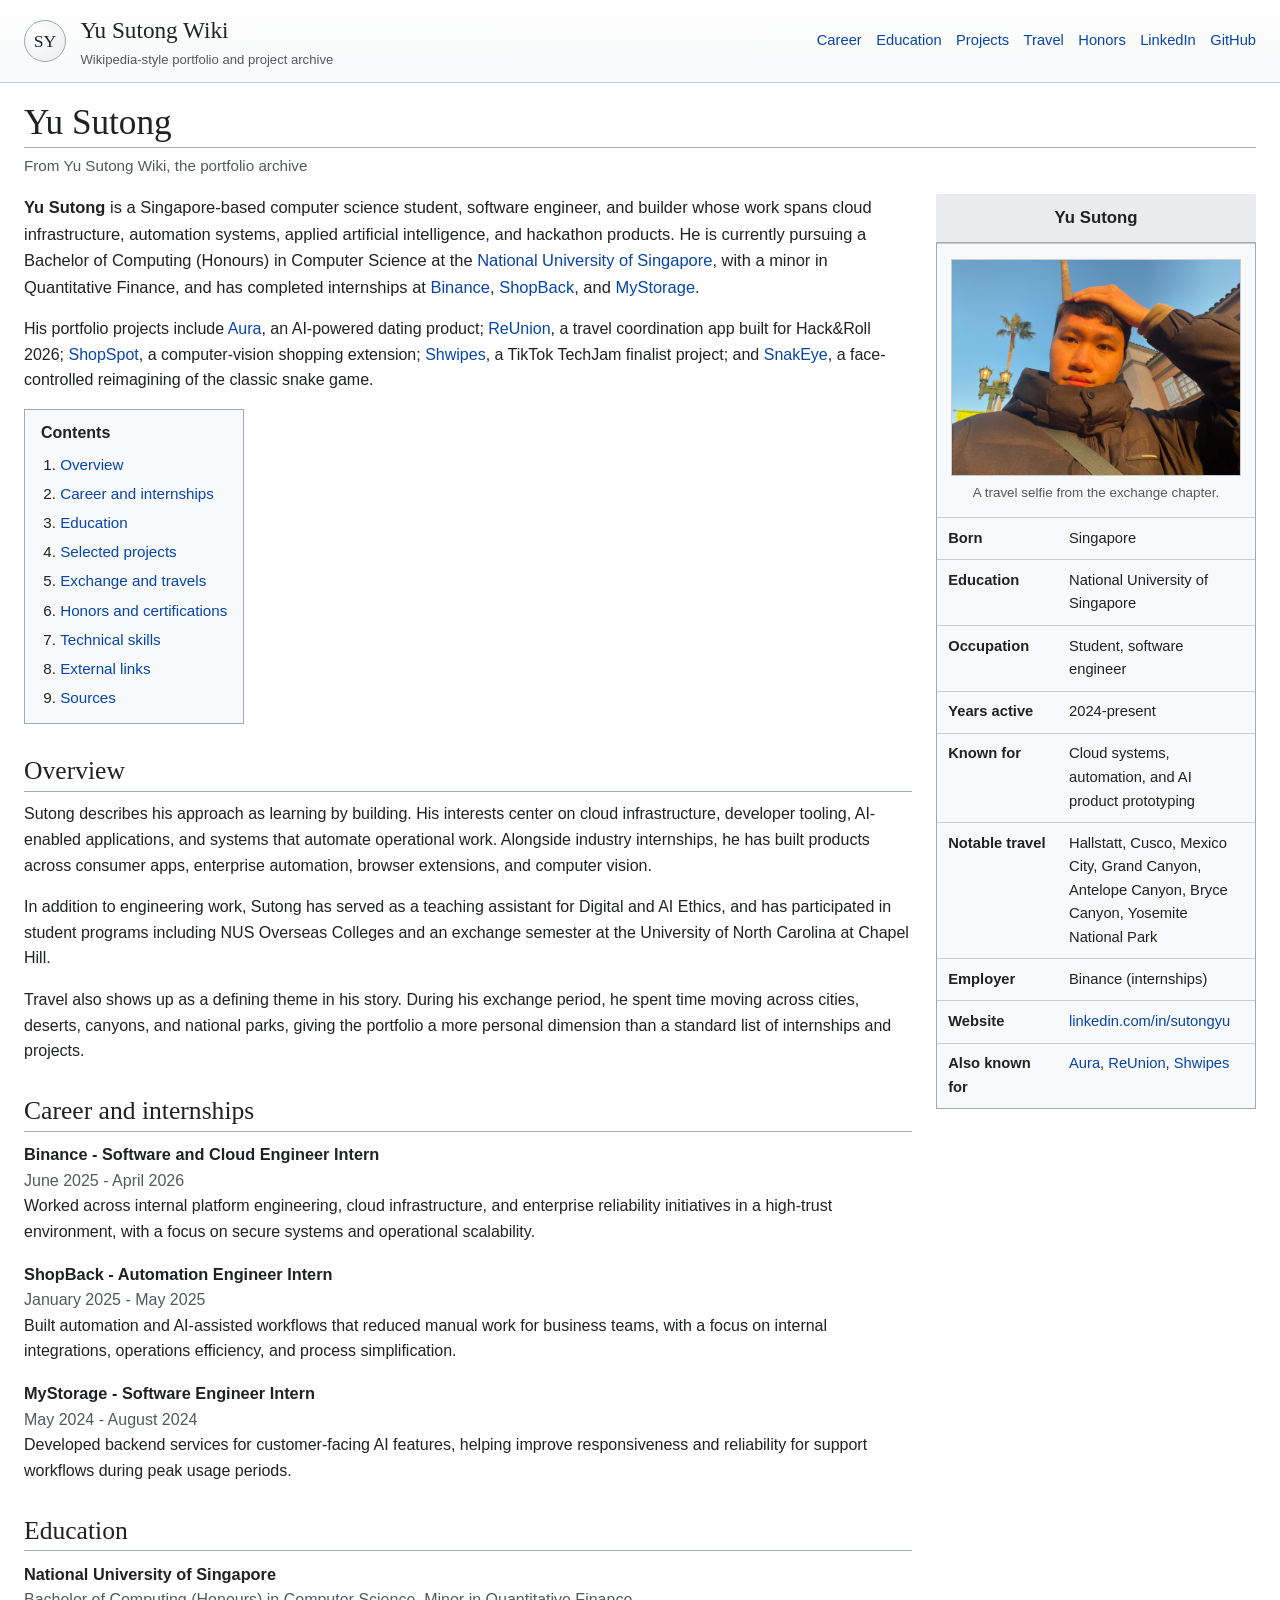
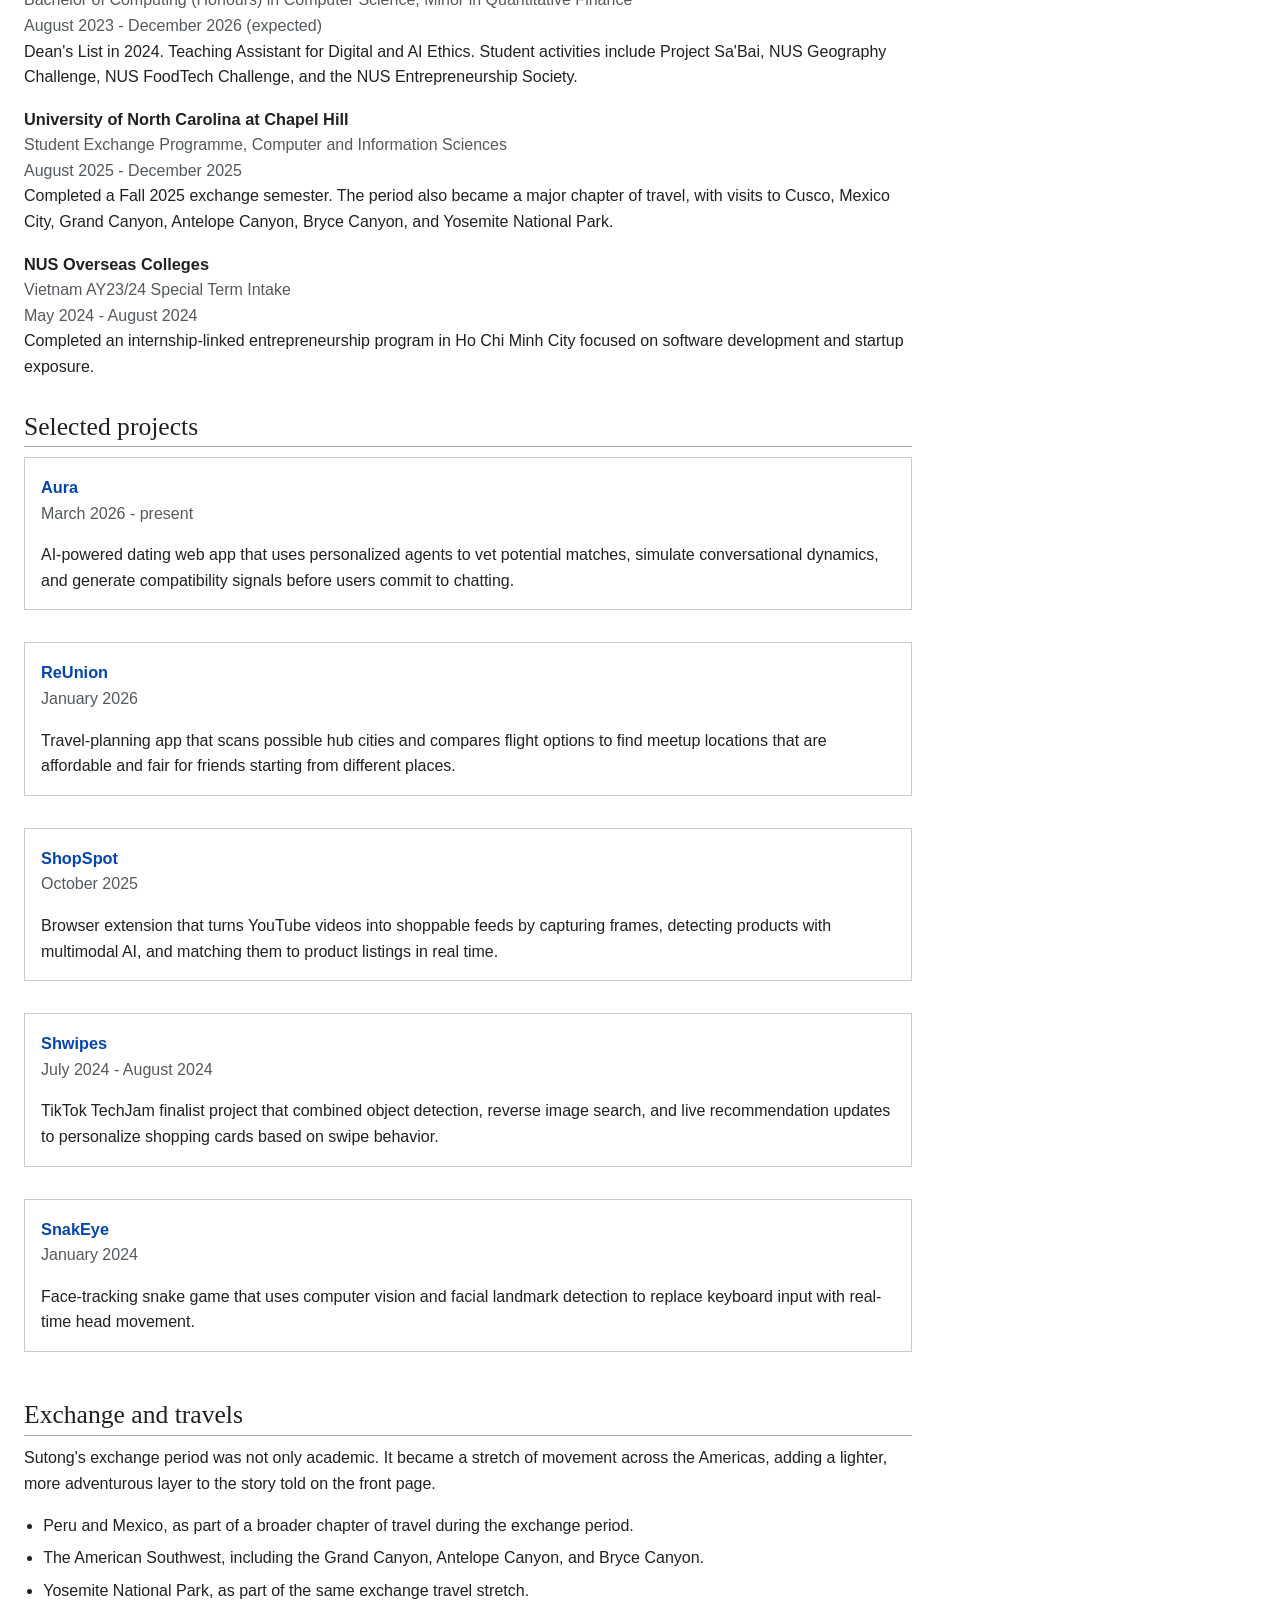
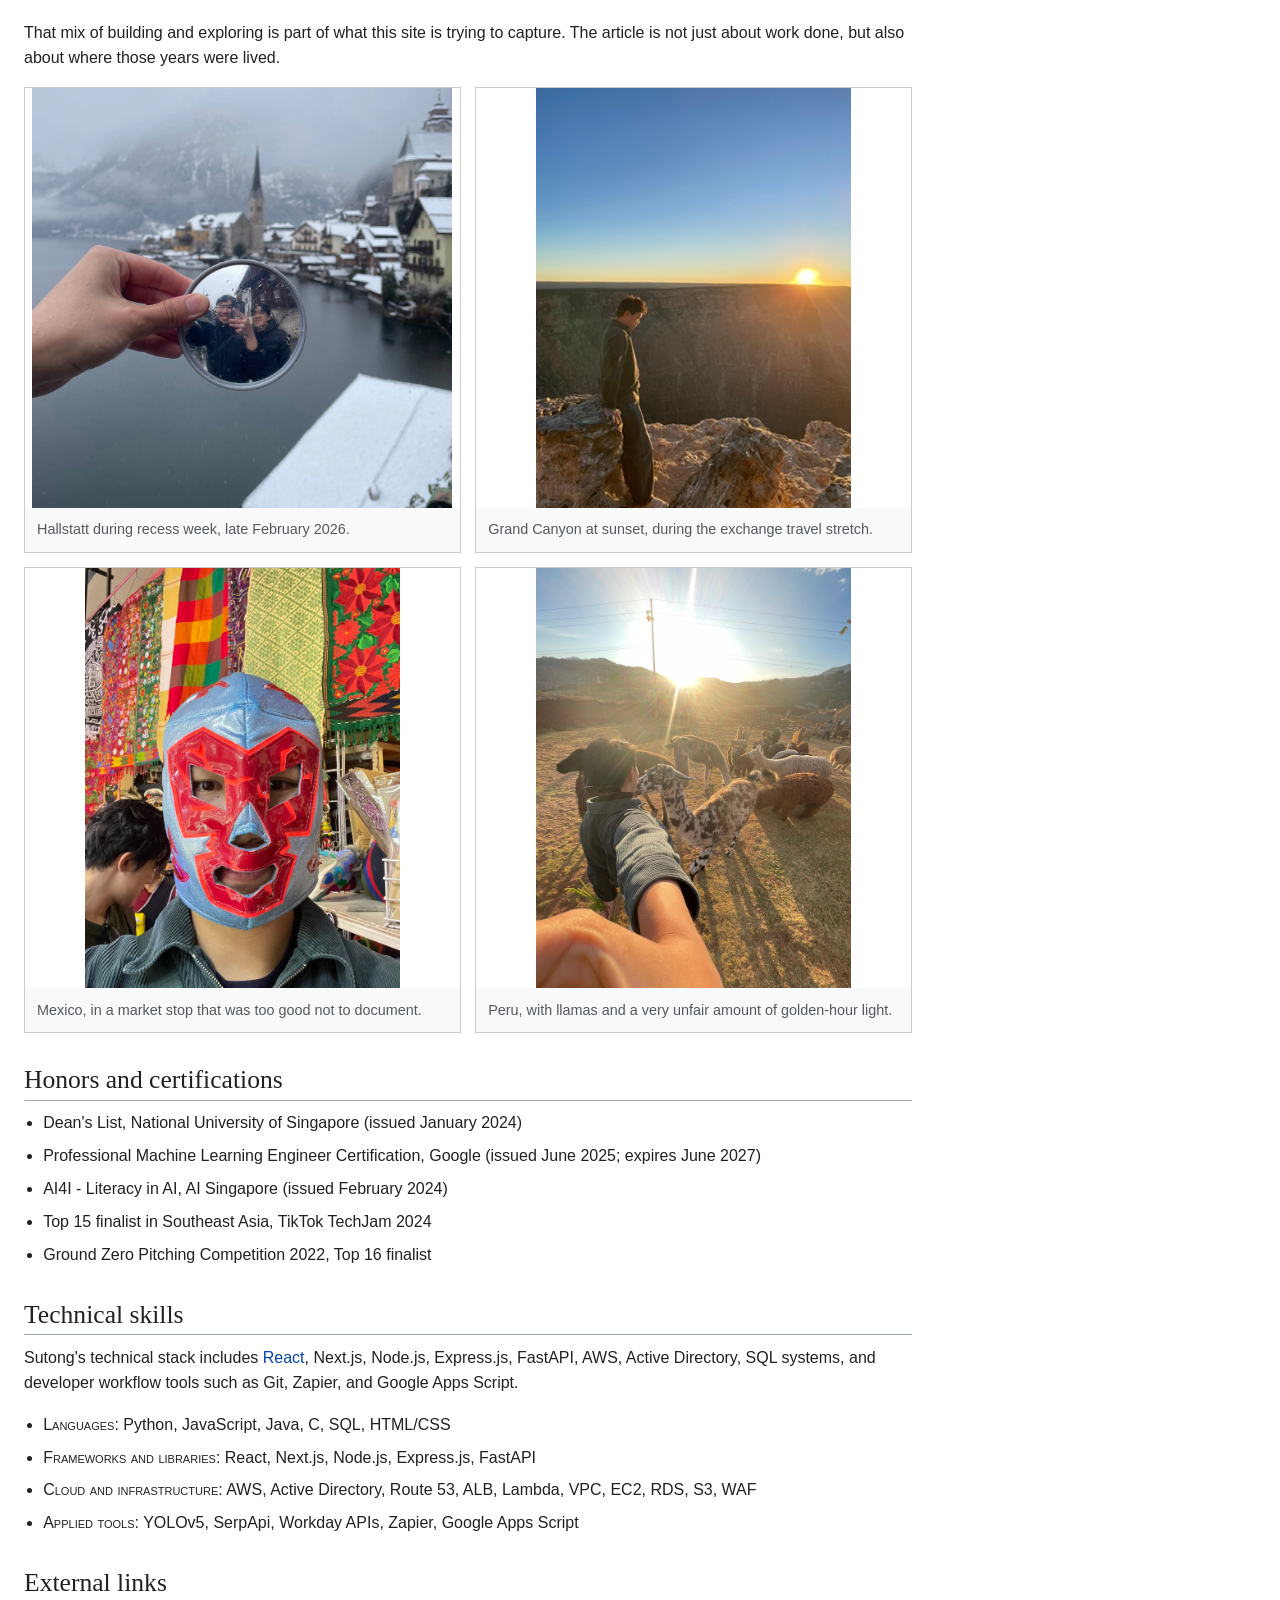
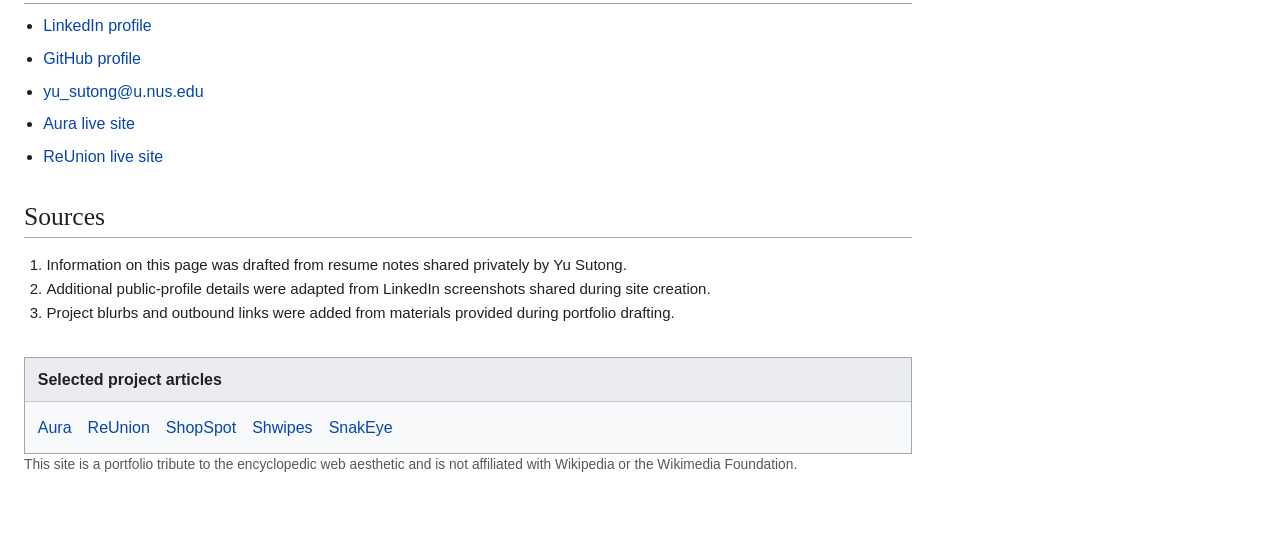
==== index.html @ 31ca0890 "Initial portfolio site" ====
<!DOCTYPE html>
<html lang="en">
  <head>
    <meta charset="UTF-8" />
    <meta name="viewport" content="width=device-width, initial-scale=1.0" />
    <title>Yu Sutong Wiki</title>
    <meta
      name="description"
      content="A Wikipedia-style portfolio for Yu Sutong covering education, experience, projects, honors, and links."
    />
    <link rel="stylesheet" href="./styles.css" />
  </head>
  <body>
    <header class="site-chrome">
      <div class="site-chrome-inner">
        <div class="wordmark">
          <div class="wordmark-emblem">SY</div>
          <div class="wordmark-copy">
            <strong>Yu Sutong Wiki</strong>
            <span>Wikipedia-style portfolio and project archive</span>
          </div>
        </div>
        <nav class="chrome-links" aria-label="Primary">
          <a href="#career">Career</a>
          <a href="#education">Education</a>
          <a href="#projects">Projects</a>
          <a href="#travel">Travel</a>
          <a href="#honors">Honors</a>
          <a href="https://www.linkedin.com/in/sutongyu" target="_blank" rel="noreferrer">LinkedIn</a>
          <a href="https://github.com/yu-sutong" target="_blank" rel="noreferrer">GitHub</a>
        </nav>
      </div>
    </header>

    <main class="page-shell">
      <article class="page">
        <h1 class="article-title">Yu Sutong</h1>
        <p class="article-subtitle">
          From Yu Sutong Wiki, the portfolio archive
        </p>

        <div class="article-layout">
          <section class="article-main">
            <p class="lead">
              <strong>Yu Sutong</strong> is a Singapore-based computer science student,
              software engineer, and builder whose work spans cloud infrastructure,
              automation systems, applied artificial intelligence, and hackathon
              products. He is currently pursuing a Bachelor of Computing (Honours)
              in Computer Science at the
              <a href="#education">National University of Singapore</a>, with a minor in
              Quantitative Finance, and has completed internships at
              <a href="#career">Binance</a>, <a href="#career">ShopBack</a>, and
              <a href="#career">MyStorage</a>.
            </p>

            <p>
              His portfolio projects include <a href="./aura.html">Aura</a>, an AI-powered
              dating product; <a href="./reunion.html">ReUnion</a>, a travel coordination
              app built for Hack&amp;Roll 2026; <a href="./shopspot.html">ShopSpot</a>, a
              computer-vision shopping extension; <a href="./shwipes.html">Shwipes</a>, a
              TikTok TechJam finalist project; and <a href="./snakeye.html">SnakEye</a>, a
              face-controlled reimagining of the classic snake game.
            </p>

            <nav class="toc" aria-labelledby="toc-title">
              <h2 id="toc-title">Contents</h2>
              <ol>
                <li><a href="#overview">Overview</a></li>
                <li><a href="#career">Career and internships</a></li>
                <li><a href="#education">Education</a></li>
                <li><a href="#projects">Selected projects</a></li>
                <li><a href="#travel">Exchange and travels</a></li>
                <li><a href="#honors">Honors and certifications</a></li>
                <li><a href="#skills">Technical skills</a></li>
                <li><a href="#links">External links</a></li>
                <li><a href="#sources">Sources</a></li>
              </ol>
            </nav>

            <h2 id="overview">Overview</h2>
            <p>
              Sutong describes his approach as learning by building. His interests center on
              cloud infrastructure, developer tooling, AI-enabled applications, and
              systems that automate operational work. Alongside industry internships, he
              has built products across consumer apps, enterprise automation, browser
              extensions, and computer vision.
            </p>
            <p>
              In addition to engineering work, Sutong has served as a teaching assistant for
              Digital and AI Ethics, and has participated in student programs including
              NUS Overseas Colleges and an exchange semester at the University of North
              Carolina at Chapel Hill.
            </p>
            <p>
              Travel also shows up as a defining theme in his story. During his exchange
              period, he spent time moving across cities, deserts, canyons, and national
              parks, giving the portfolio a more personal dimension than a standard list
              of internships and projects.
            </p>

            <h2 id="career">Career and internships</h2>
            <div class="timeline-item">
              <strong>Binance - Software and Cloud Engineer Intern</strong><br />
              <span class="meta">June 2025 - April 2026</span>
              <p>
                Worked across internal platform engineering, cloud infrastructure, and
                enterprise reliability initiatives in a high-trust environment, with a
                focus on secure systems and operational scalability.
              </p>
            </div>
            <div class="timeline-item">
              <strong>ShopBack - Automation Engineer Intern</strong><br />
              <span class="meta">January 2025 - May 2025</span>
              <p>
                Built automation and AI-assisted workflows that reduced manual work for
                business teams, with a focus on internal integrations, operations
                efficiency, and process simplification.
              </p>
            </div>
            <div class="timeline-item">
              <strong>MyStorage - Software Engineer Intern</strong><br />
              <span class="meta">May 2024 - August 2024</span>
              <p>
                Developed backend services for customer-facing AI features, helping
                improve responsiveness and reliability for support workflows during
                peak usage periods.
              </p>
            </div>

            <h2 id="education">Education</h2>
            <div class="timeline-item">
              <strong>National University of Singapore</strong><br />
              <span class="meta">Bachelor of Computing (Honours) in Computer Science, Minor in Quantitative Finance</span><br />
              <span class="meta">August 2023 - December 2026 (expected)</span>
              <p>
                Dean's List in 2024. Teaching Assistant for Digital and AI Ethics.
                Student activities include Project Sa'Bai, NUS Geography Challenge,
                NUS FoodTech Challenge, and the NUS Entrepreneurship Society.
              </p>
            </div>
            <div class="timeline-item">
              <strong>University of North Carolina at Chapel Hill</strong><br />
              <span class="meta">Student Exchange Programme, Computer and Information Sciences</span><br />
              <span class="meta">August 2025 - December 2025</span>
              <p>
                Completed a Fall 2025 exchange semester. The period also became a major
                chapter of travel, with visits to Cusco, Mexico City, Grand Canyon,
                Antelope Canyon, Bryce Canyon, and Yosemite National Park.
              </p>
            </div>
            <div class="timeline-item">
              <strong>NUS Overseas Colleges</strong><br />
              <span class="meta">Vietnam AY23/24 Special Term Intake</span><br />
              <span class="meta">May 2024 - August 2024</span>
              <p>
                Completed an internship-linked entrepreneurship program in Ho Chi Minh
                City focused on software development and startup exposure.
              </p>
            </div>

            <h2 id="projects">Selected projects</h2>
            <div class="project-grid">
              <div class="project-card">
                <strong><a href="./aura.html">Aura</a></strong>
                <p class="meta">March 2026 - present</p>
                <p>
                  AI-powered dating web app that uses personalized agents to vet
                  potential matches, simulate conversational dynamics, and generate
                  compatibility signals before users commit to chatting.
                </p>
              </div>
              <div class="project-card">
                <strong><a href="./reunion.html">ReUnion</a></strong>
                <p class="meta">January 2026</p>
                <p>
                  Travel-planning app that scans possible hub cities and compares flight
                  options to find meetup locations that are affordable and fair for
                  friends starting from different places.
                </p>
              </div>
              <div class="project-card">
                <strong><a href="./shopspot.html">ShopSpot</a></strong>
                <p class="meta">October 2025</p>
                <p>
                  Browser extension that turns YouTube videos into shoppable feeds by
                  capturing frames, detecting products with multimodal AI, and matching
                  them to product listings in real time.
                </p>
              </div>
              <div class="project-card">
                <strong><a href="./shwipes.html">Shwipes</a></strong>
                <p class="meta">July 2024 - August 2024</p>
                <p>
                  TikTok TechJam finalist project that combined object detection, reverse
                  image search, and live recommendation updates to personalize shopping
                  cards based on swipe behavior.
                </p>
              </div>
              <div class="project-card">
                <strong><a href="./snakeye.html">SnakEye</a></strong>
                <p class="meta">January 2024</p>
                <p>
                  Face-tracking snake game that uses computer vision and facial landmark
                  detection to replace keyboard input with real-time head movement.
                </p>
              </div>
            </div>

            <h2 id="travel">Exchange and travels</h2>
            <p>
              Sutong's exchange period was not only academic. It became a stretch of movement
              across the Americas, adding a lighter, more adventurous layer to the story
              told on the front page.
            </p>
            <ul class="section-list">
              <li>Peru and Mexico, as part of a broader chapter of travel during the exchange period.</li>
              <li>The American Southwest, including the Grand Canyon, Antelope Canyon, and Bryce Canyon.</li>
              <li>Yosemite National Park, as part of the same exchange travel stretch.</li>
            </ul>
            <p>
              That mix of building and exploring is part of what this site is trying to
              capture. The article is not just about work done, but also about where
              those years were lived.
            </p>
            <div class="travel-gallery">
              <figure class="travel-photo">
                <img src="./assets/images/profile-hallstatt.jpg" alt="Yu Sutong in Hallstatt during recess week in late February 2026." />
                <figcaption>Hallstatt during recess week, late February 2026.</figcaption>
              </figure>
              <figure class="travel-photo">
                <img src="./assets/images/grand-canyon.jpeg" alt="Yu Sutong at the Grand Canyon during sunset." />
                <figcaption>Grand Canyon at sunset, during the exchange travel stretch.</figcaption>
              </figure>
              <figure class="travel-photo">
                <img src="./assets/images/mexico-mask.jpeg" alt="Yu Sutong in Mexico wearing a colorful wrestling mask." />
                <figcaption>Mexico, in a market stop that was too good not to document.</figcaption>
              </figure>
              <figure class="travel-photo">
                <img src="./assets/images/peru-llama.jpeg" alt="Yu Sutong in Peru with llamas at golden hour." />
                <figcaption>Peru, with llamas and a very unfair amount of golden-hour light.</figcaption>
              </figure>
            </div>

            <h2 id="honors">Honors and certifications</h2>
            <ul class="section-list">
              <li>Dean's List, National University of Singapore (issued January 2024)</li>
              <li>Professional Machine Learning Engineer Certification, Google (issued June 2025; expires June 2027)</li>
              <li>AI4I - Literacy in AI, AI Singapore (issued February 2024)</li>
              <li>Top 15 finalist in Southeast Asia, TikTok TechJam 2024</li>
              <li>Ground Zero Pitching Competition 2022, Top 16 finalist</li>
            </ul>

            <h2 id="skills">Technical skills</h2>
            <p>
              Sutong's technical stack includes <a href="./aura.html">React</a>, Next.js,
              Node.js, Express.js, FastAPI, AWS, Active Directory, SQL systems, and
              developer workflow tools such as Git, Zapier, and Google Apps Script.
            </p>
            <ul class="plain-list">
              <li><span class="smallcaps">Languages</span>: Python, JavaScript, Java, C, SQL, HTML/CSS</li>
              <li><span class="smallcaps">Frameworks and libraries</span>: React, Next.js, Node.js, Express.js, FastAPI</li>
              <li><span class="smallcaps">Cloud and infrastructure</span>: AWS, Active Directory, Route 53, ALB, Lambda, VPC, EC2, RDS, S3, WAF</li>
              <li><span class="smallcaps">Applied tools</span>: YOLOv5, SerpApi, Workday APIs, Zapier, Google Apps Script</li>
            </ul>

            <h2 id="links">External links</h2>
            <ul class="plain-list">
              <li><a href="https://www.linkedin.com/in/sutongyu" target="_blank" rel="noreferrer">LinkedIn profile</a></li>
              <li><a href="https://github.com/yu-sutong" target="_blank" rel="noreferrer">GitHub profile</a></li>
              <li><a href="mailto:yu_sutong@u.nus.edu">yu_sutong@u.nus.edu</a></li>
              <li><a href="https://aura-dating.vercel.app/" target="_blank" rel="noreferrer">Aura live site</a></li>
              <li><a href="https://friendsreunion.lovable.app/" target="_blank" rel="noreferrer">ReUnion live site</a></li>
            </ul>

            <h2 id="sources">Sources</h2>
            <section class="references">
              <ol>
                <li>Information on this page was drafted from resume notes shared privately by Yu Sutong.</li>
                <li>Additional public-profile details were adapted from LinkedIn screenshots shared during site creation.</li>
                <li>Project blurbs and outbound links were added from materials provided during portfolio drafting.</li>
              </ol>
            </section>

            <div class="navbox" aria-label="Project navigation">
              <div class="navbox-title">Selected project articles</div>
              <div class="navbox-links">
                <a href="./aura.html">Aura</a>
                <a href="./reunion.html">ReUnion</a>
                <a href="./shopspot.html">ShopSpot</a>
                <a href="./shwipes.html">Shwipes</a>
                <a href="./snakeye.html">SnakEye</a>
              </div>
            </div>

            <p class="footer-note">
              This site is a portfolio tribute to the encyclopedic web aesthetic and is
              not affiliated with Wikipedia or the Wikimedia Foundation.
            </p>
          </section>

          <aside class="article-aside">
            <table class="infobox">
              <caption>Yu Sutong</caption>
              <tr>
                <td colspan="2" class="infobox-portrait">
                  <img class="infobox-image" src="./assets/images/IMG_0120.HEIC.png" alt="Yu Sutong in a selfie during his travels." />
                  <span class="infobox-image-caption">A travel selfie from the exchange chapter.</span>
                </td>
              </tr>
              <tr>
                <th>Born</th>
                <td>Singapore</td>
              </tr>
              <tr>
                <th>Education</th>
                <td>National University of Singapore</td>
              </tr>
              <tr>
                <th>Occupation</th>
                <td>Student, software engineer</td>
              </tr>
              <tr>
                <th>Years active</th>
                <td>2024-present</td>
              </tr>
              <tr>
                <th>Known for</th>
                <td>Cloud systems, automation, and AI product prototyping</td>
              </tr>
              <tr>
                <th>Notable travel</th>
                <td>Hallstatt, Cusco, Mexico City, Grand Canyon, Antelope Canyon, Bryce Canyon, Yosemite National Park</td>
              </tr>
              <tr>
                <th>Employer</th>
                <td>Binance (internships)</td>
              </tr>
              <tr>
                <th>Website</th>
                <td><a href="https://www.linkedin.com/in/sutongyu" target="_blank" rel="noreferrer">linkedin.com/in/sutongyu</a></td>
              </tr>
              <tr>
                <th>Also known for</th>
                <td>
                  <a href="./aura.html">Aura</a>,
                  <a href="./reunion.html">ReUnion</a>,
                  <a href="./shwipes.html">Shwipes</a>
                </td>
              </tr>
            </table>
          </aside>
        </div>
      </article>
    </main>
  </body>
</html>
---- styles.css ----
:root {
  --wiki-bg: #f8f9fa;
  --wiki-surface: #ffffff;
  --wiki-text: #202122;
  --wiki-muted: #54595d;
  --wiki-border: #a2a9b1;
  --wiki-heading: #000000;
  --wiki-link: #0645ad;
  --wiki-link-visited: #0b0080;
  --wiki-link-hover: #3366cc;
  --wiki-toc-bg: #f8f9fa;
  --wiki-infobox-bg: #f8f9fa;
}

* {
  box-sizing: border-box;
}

html {
  scroll-behavior: smooth;
}

body {
  margin: 0;
  background: var(--wiki-bg);
  color: var(--wiki-text);
  font-family: sans-serif;
  line-height: 1.6;
}

a {
  color: var(--wiki-link);
  text-decoration: none;
}

a:hover {
  color: var(--wiki-link-hover);
  text-decoration: underline;
}

a:visited {
  color: var(--wiki-link-visited);
}

.site-chrome {
  background: linear-gradient(#ffffff, #f8f9fa);
  border-bottom: 1px solid #c8ccd1;
  padding: 0.75rem 1.5rem;
}

.site-chrome-inner {
  max-width: 1400px;
  margin: 0 auto;
  display: flex;
  align-items: center;
  justify-content: space-between;
  gap: 1rem;
}

.wordmark {
  display: flex;
  align-items: center;
  gap: 0.9rem;
}

.wordmark-emblem {
  width: 42px;
  height: 42px;
  border: 1px solid var(--wiki-border);
  border-radius: 50%;
  display: grid;
  place-items: center;
  background: radial-gradient(circle at 30% 30%, #ffffff, #eaecf0);
  font-family: Georgia, "Times New Roman", serif;
  font-size: 1.1rem;
}

.wordmark-copy strong {
  display: block;
  font-family: Georgia, "Times New Roman", serif;
  font-size: 1.45rem;
  font-weight: 400;
}

.wordmark-copy span {
  display: block;
  color: var(--wiki-muted);
  font-size: 0.82rem;
}

.chrome-links {
  display: flex;
  flex-wrap: wrap;
  gap: 0.9rem;
  font-size: 0.92rem;
}

.page-shell {
  max-width: 1400px;
  margin: 0 auto;
  display: grid;
  grid-template-columns: minmax(0, 1fr);
}

.page {
  background: var(--wiki-surface);
  min-height: calc(100vh - 70px);
  padding: 1.25rem 1.5rem 3rem;
}

.article-title {
  margin: 0 0 0.4rem;
  padding-bottom: 0.2rem;
  border-bottom: 1px solid #a2a9b1;
  font-family: Georgia, "Times New Roman", serif;
  font-size: 2.2rem;
  line-height: 1.15;
  font-weight: 400;
}

.article-subtitle {
  margin: 0 0 1rem;
  color: var(--wiki-muted);
  font-size: 0.95rem;
}

.article-layout {
  display: grid;
  grid-template-columns: minmax(0, 1fr) 320px;
  gap: 1.5rem;
  align-items: start;
}

.article-main p {
  margin: 0 0 1rem;
}

.lead {
  font-size: 1.03rem;
}

.article-main h2 {
  margin: 1.9rem 0 0.6rem;
  padding-bottom: 0.2rem;
  border-bottom: 1px solid #a2a9b1;
  font-family: Georgia, "Times New Roman", serif;
  font-size: 1.6rem;
  line-height: 1.3;
  font-weight: 400;
}

.article-main h3 {
  margin: 1.2rem 0 0.4rem;
  font-size: 1.1rem;
  font-weight: 600;
}

.toc {
  width: fit-content;
  margin: 1rem 0 1.5rem;
  border: 1px solid #a2a9b1;
  background: var(--wiki-toc-bg);
  padding: 0.8rem 1rem;
  font-size: 0.95rem;
}

.toc h2 {
  margin: 0 0 0.6rem;
  padding: 0;
  border: 0;
  font-family: inherit;
  font-size: 1rem;
  font-weight: 700;
}

.toc ol {
  margin: 0;
  padding-left: 1.2rem;
}

.toc li + li {
  margin-top: 0.3rem;
}

.infobox {
  width: 100%;
  border: 1px solid #a2a9b1;
  border-spacing: 0;
  background: var(--wiki-infobox-bg);
  font-size: 0.92rem;
}

.infobox caption {
  padding: 0.65rem 0.8rem;
  background: #eaecf0;
  font-weight: 700;
  font-size: 1.05rem;
}

.infobox th,
.infobox td {
  border-top: 1px solid #c8ccd1;
  padding: 0.55rem 0.7rem;
  vertical-align: top;
}

.infobox th {
  width: 38%;
  text-align: left;
  font-weight: 700;
}

.infobox-portrait {
  padding: 0.9rem !important;
  text-align: center;
}

.portrait-card {
  border: 1px solid #c8ccd1;
  background: linear-gradient(180deg, #d8e4f7, #f8f9fa 60%);
  min-height: 180px;
  display: grid;
  place-items: center;
  color: var(--wiki-muted);
  font-size: 0.9rem;
}

.infobox-image {
  display: block;
  width: 100%;
  height: auto;
  border: 1px solid #c8ccd1;
  background: #ffffff;
}

.infobox-image-caption {
  display: block;
  margin-top: 0.45rem;
  color: var(--wiki-muted);
  font-size: 0.84rem;
  line-height: 1.45;
}

.infobox-note {
  display: block;
  margin-top: 0.45rem;
  color: var(--wiki-muted);
  font-size: 0.84rem;
}

.section-list,
.plain-list {
  margin: 0.5rem 0 1rem 1.2rem;
  padding: 0;
}

.section-list li,
.plain-list li {
  margin-bottom: 0.45rem;
}

.timeline-item,
.project-card,
.reference-list li {
  margin-bottom: 1rem;
}

.timeline-item strong,
.project-card strong {
  font-size: 1.02rem;
}

.meta {
  color: var(--wiki-muted);
}

.project-grid {
  display: grid;
  gap: 1rem;
}

.project-card {
  border: 1px solid #c8ccd1;
  background: #ffffff;
  padding: 1rem;
}

.project-card p:last-child {
  margin-bottom: 0;
}

.travel-gallery {
  margin: 1rem 0 1.5rem;
  display: grid;
  grid-template-columns: repeat(2, minmax(0, 1fr));
  gap: 0.9rem;
}

.travel-photo {
  margin: 0;
  border: 1px solid #c8ccd1;
  background: #f8f9fa;
}

.travel-photo img {
  display: block;
  width: 100%;
  height: auto;
  max-height: 420px;
  object-fit: contain;
  background: #ffffff;
}

.travel-photo figcaption {
  padding: 0.65rem 0.75rem;
  font-size: 0.9rem;
  color: var(--wiki-muted);
}

.navbox {
  margin-top: 2rem;
  border: 1px solid #a2a9b1;
  background: #f8f9fa;
}

.navbox-title {
  padding: 0.55rem 0.8rem;
  border-bottom: 1px solid #c8ccd1;
  background: #eaecf0;
  font-weight: 700;
}

.navbox-links {
  padding: 0.8rem;
  display: flex;
  flex-wrap: wrap;
  gap: 0.75rem 1rem;
}

.references {
  font-size: 0.94rem;
}

.references ol {
  padding-left: 1.4rem;
}

.smallcaps {
  font-variant: small-caps;
}

.backlink {
  margin-bottom: 1rem;
  font-size: 0.95rem;
}

.project-infobox .portrait-card {
  min-height: 120px;
  background: linear-gradient(180deg, #fdf5e6, #f8f9fa 70%);
}

.project-infobox .infobox-image {
  border-color: #d0d7de;
}

.footer-note {
  margin-top: 2rem;
  color: var(--wiki-muted);
  font-size: 0.86rem;
}

@media (max-width: 980px) {
  .article-layout {
    grid-template-columns: minmax(0, 1fr);
  }

  .article-aside {
    order: -1;
  }

  .infobox {
    max-width: 420px;
  }

  .travel-gallery {
    grid-template-columns: minmax(0, 1fr);
  }
}

@media (max-width: 640px) {
  .site-chrome {
    padding: 0.9rem 1rem;
  }

  .site-chrome-inner {
    align-items: flex-start;
    flex-direction: column;
  }

  .page {
    padding: 1rem 1rem 2.5rem;
  }

  .article-title {
    font-size: 1.8rem;
  }

  .toc {
    width: 100%;
  }

  .infobox {
    max-width: none;
  }
}
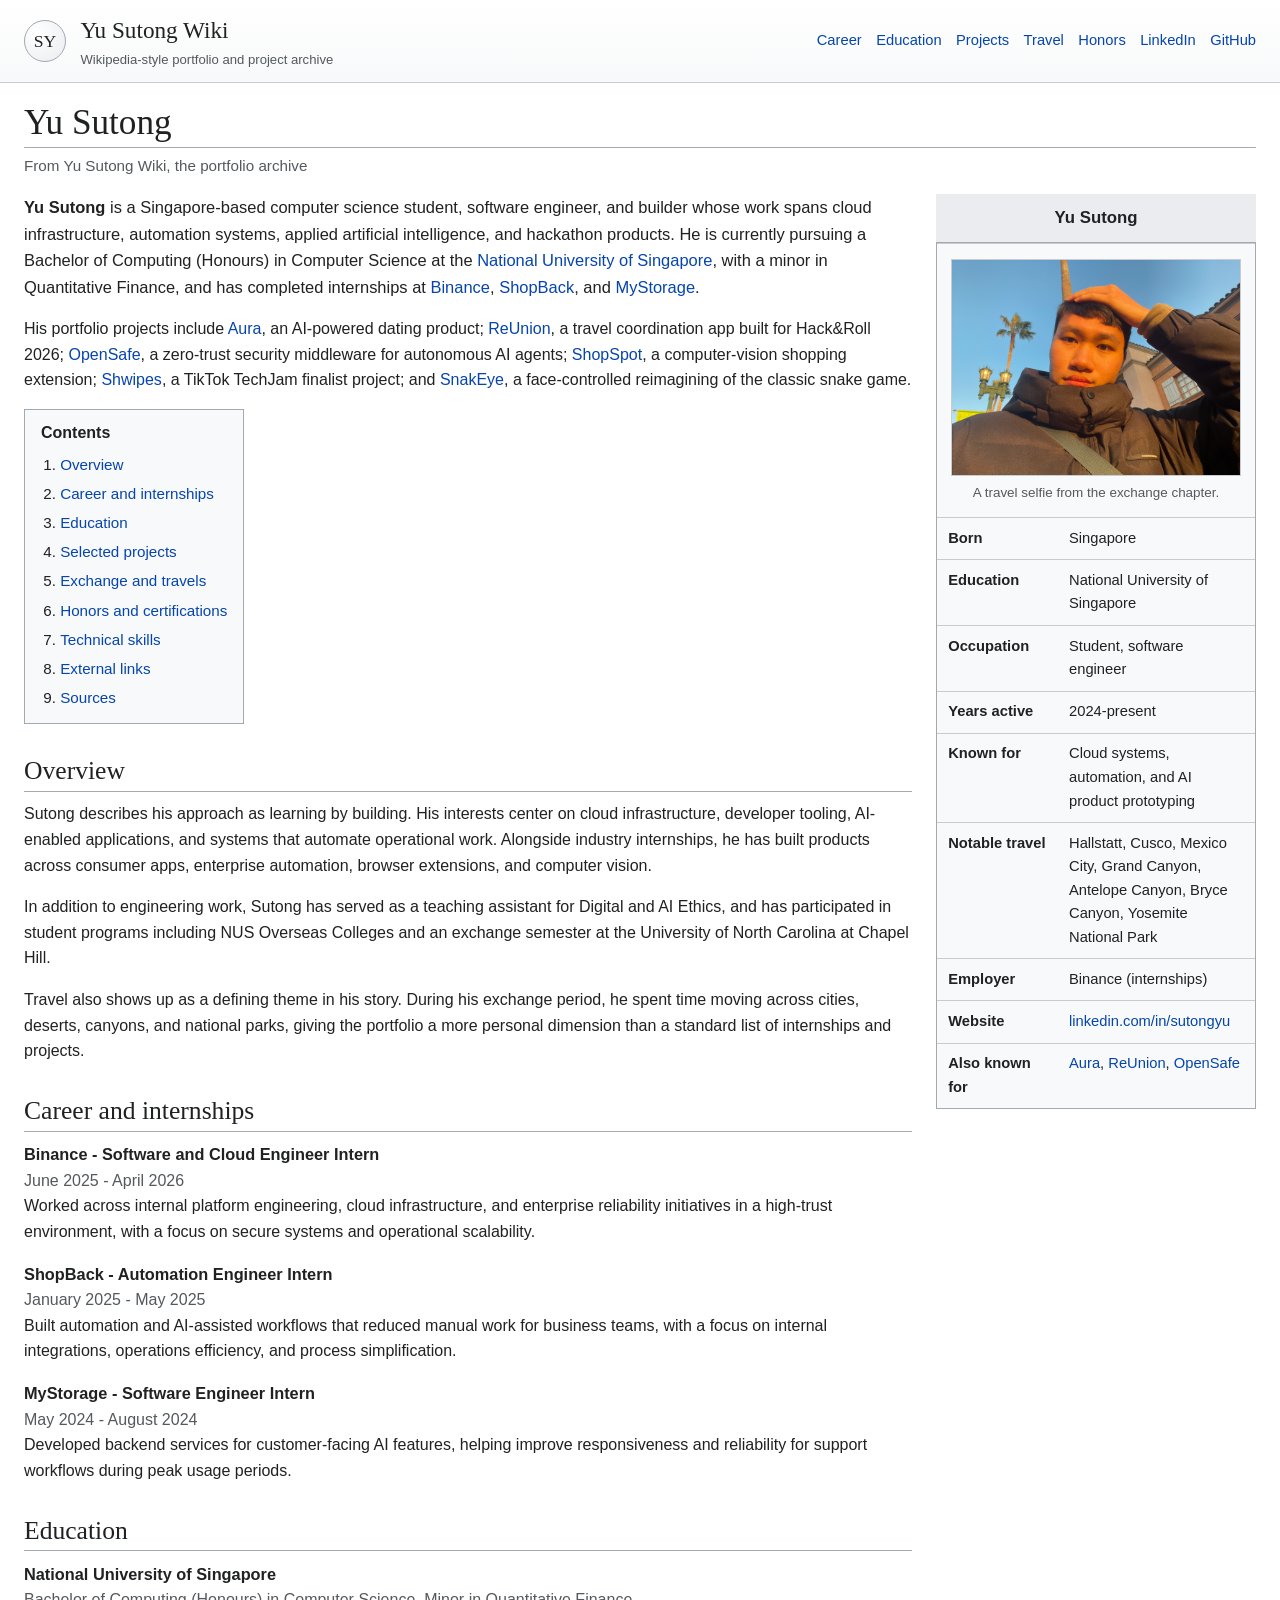
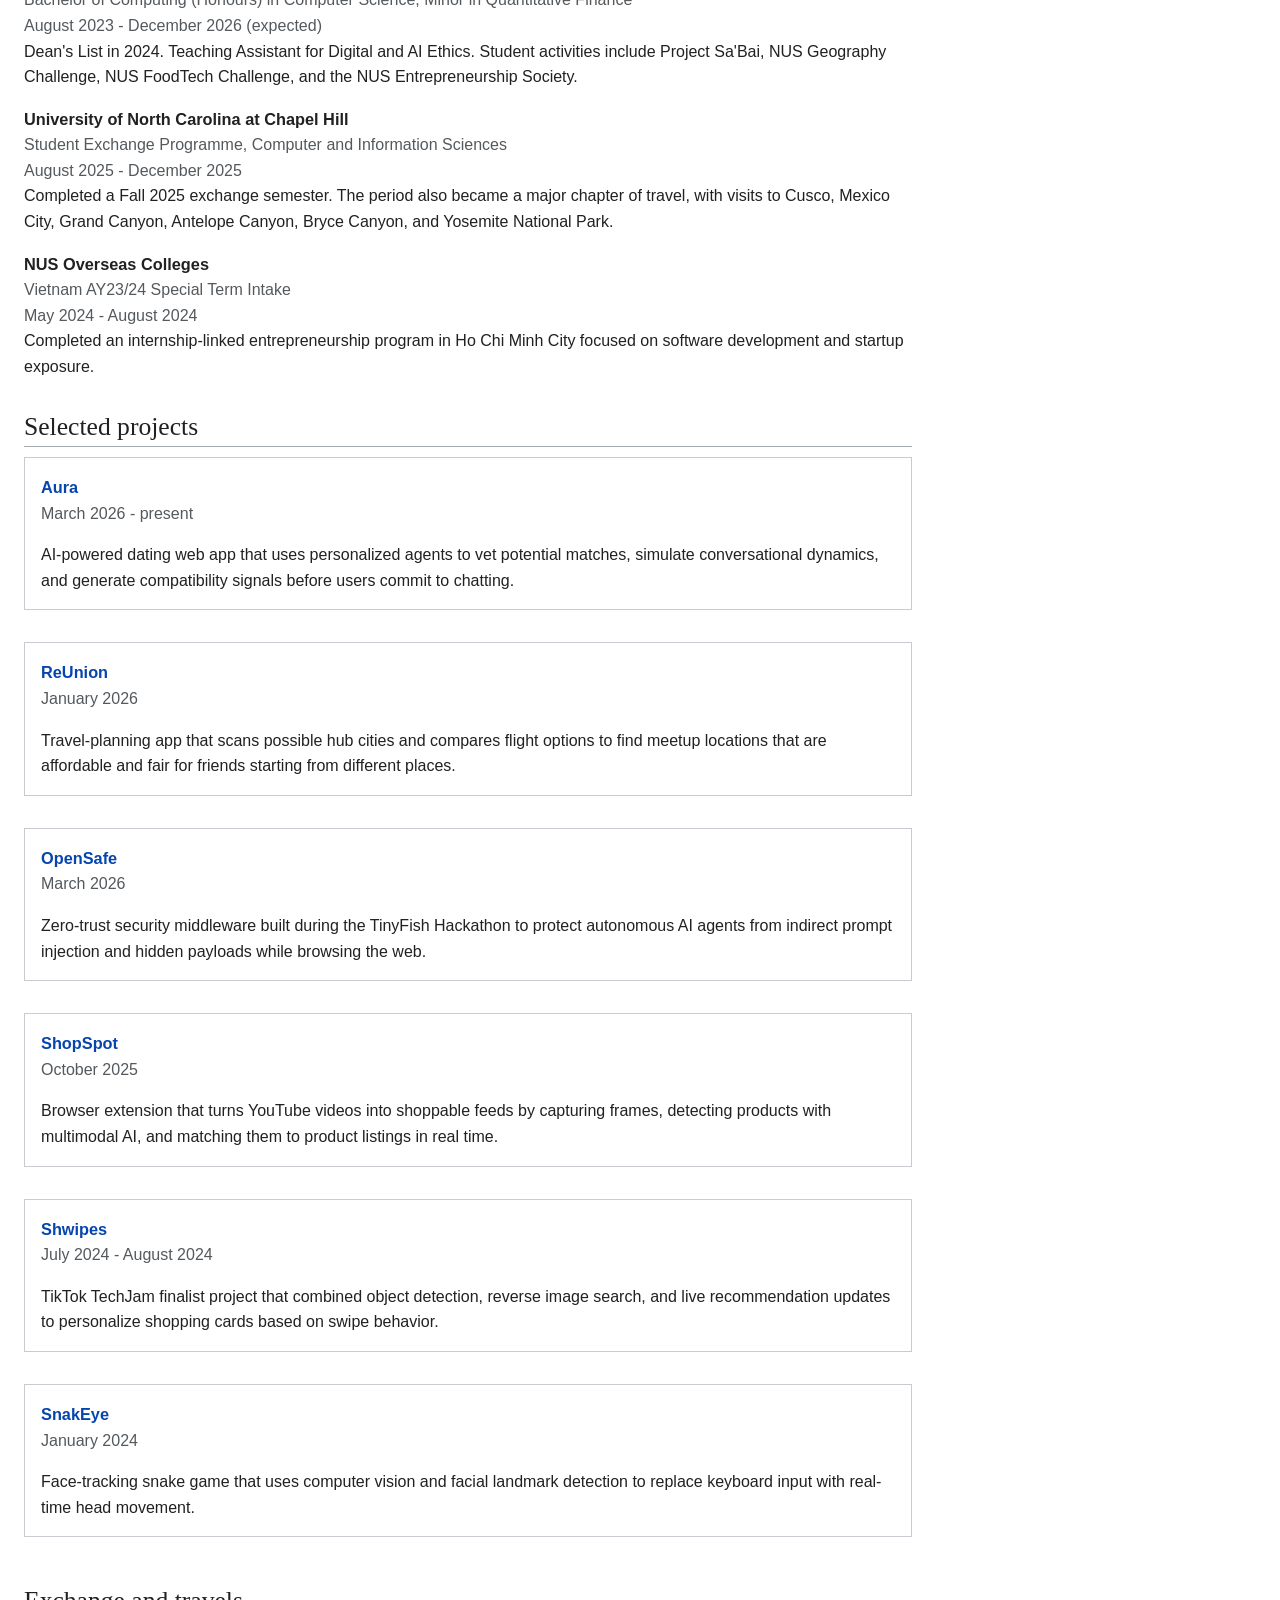
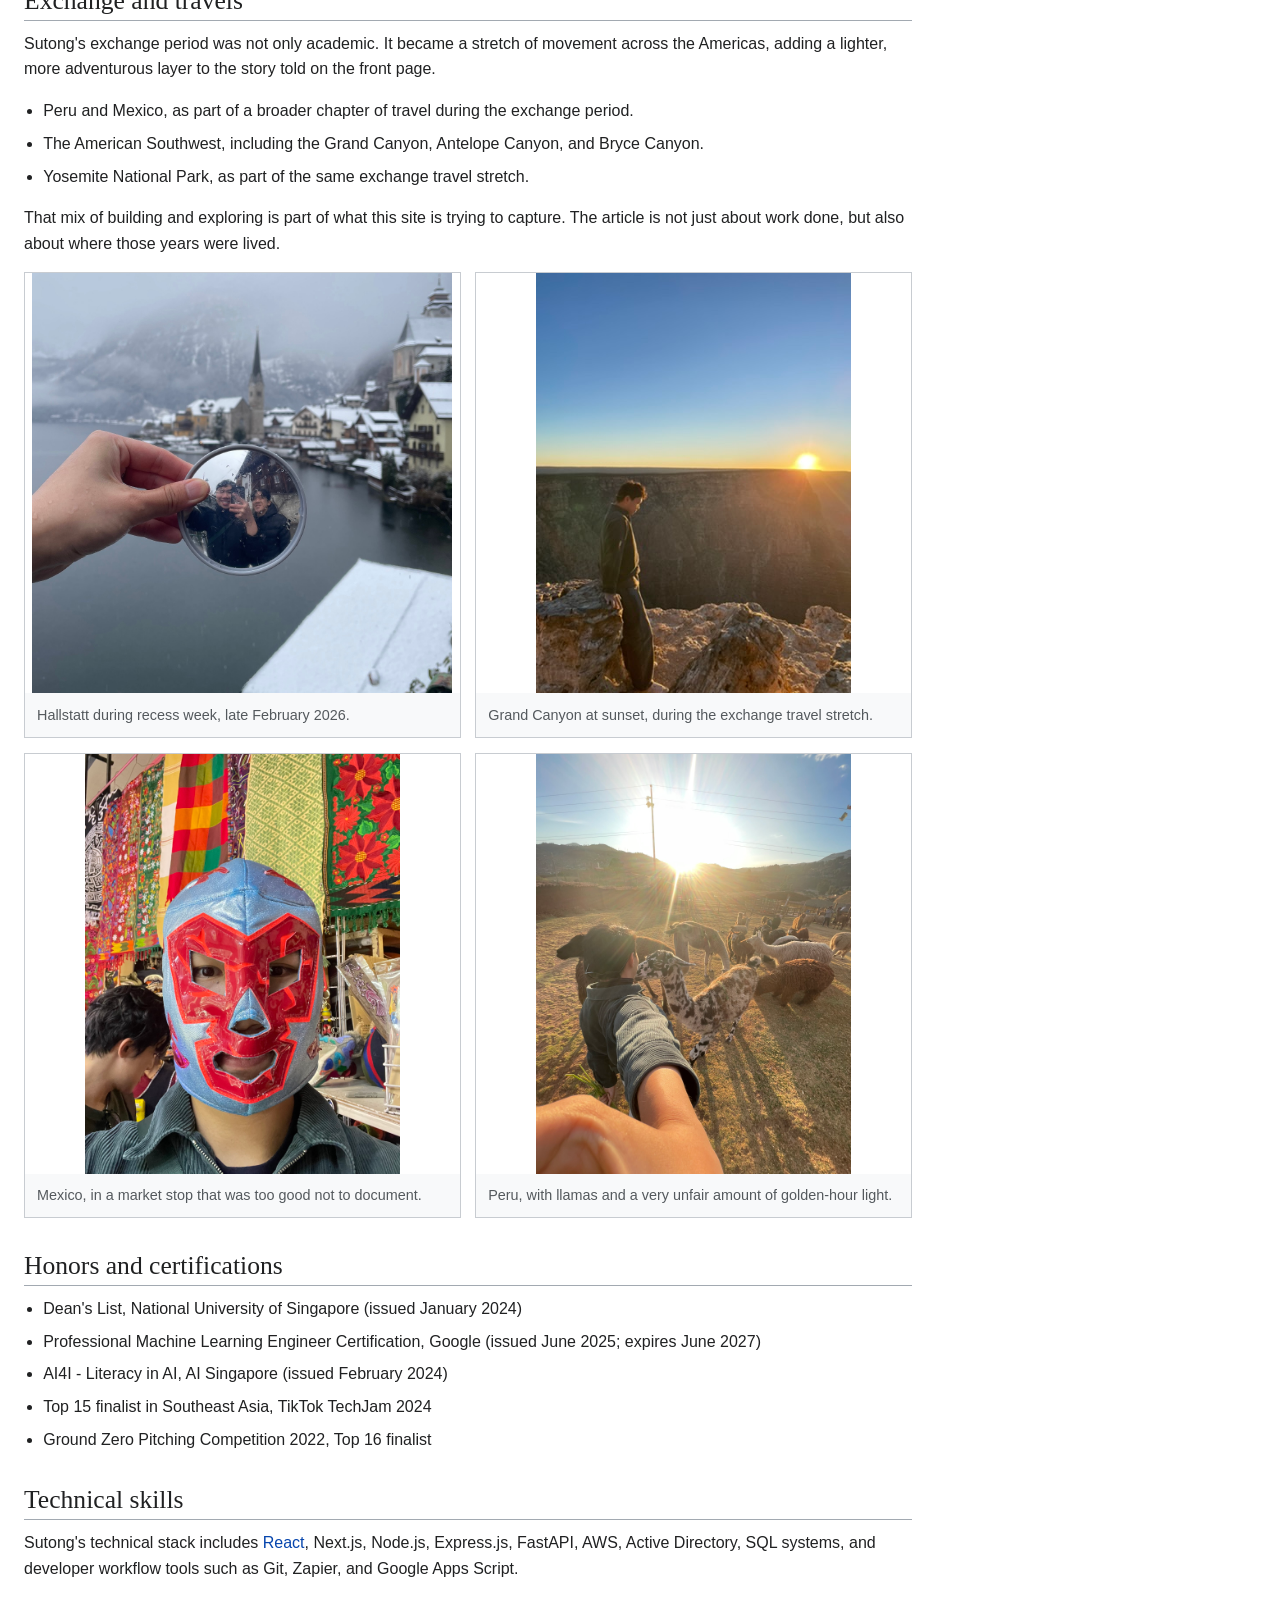
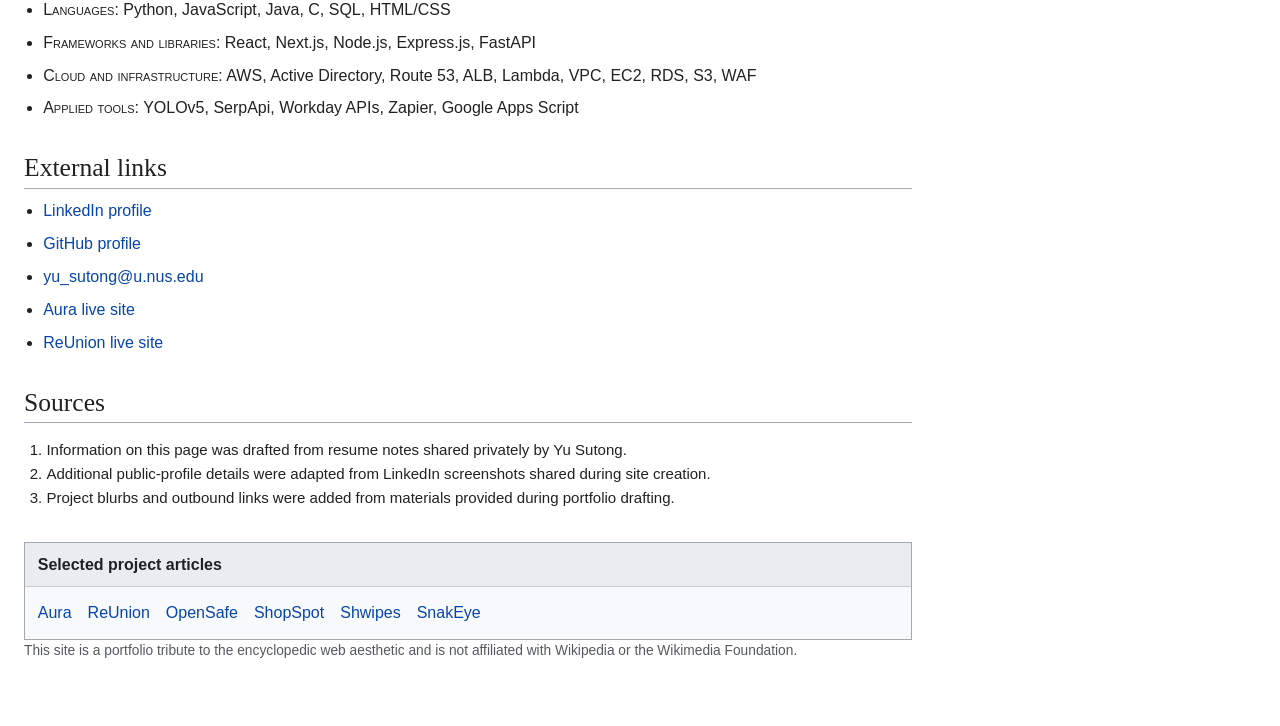
==== commit 8658c03e: "Add OpenSafe project" ====
--- a/index.html
+++ b/index.html
@@ -56,7 +56,8 @@
             <p>
               His portfolio projects include <a href="./aura.html">Aura</a>, an AI-powered
               dating product; <a href="./reunion.html">ReUnion</a>, a travel coordination
-              app built for Hack&amp;Roll 2026; <a href="./shopspot.html">ShopSpot</a>, a
+              app built for Hack&amp;Roll 2026; <a href="./opensafe.html">OpenSafe</a>, a
+              zero-trust security middleware for autonomous AI agents; <a href="./shopspot.html">ShopSpot</a>, a
               computer-vision shopping extension; <a href="./shwipes.html">Shwipes</a>, a
               TikTok TechJam finalist project; and <a href="./snakeye.html">SnakEye</a>, a
               face-controlled reimagining of the classic snake game.
@@ -176,6 +177,15 @@
                   Travel-planning app that scans possible hub cities and compares flight
                   options to find meetup locations that are affordable and fair for
                   friends starting from different places.
+                </p>
+              </div>
+              <div class="project-card">
+                <strong><a href="./opensafe.html">OpenSafe</a></strong>
+                <p class="meta">March 2026</p>
+                <p>
+                  Zero-trust security middleware built during the TinyFish Hackathon to
+                  protect autonomous AI agents from indirect prompt injection and hidden
+                  payloads while browsing the web.
                 </p>
               </div>
               <div class="project-card">
@@ -286,6 +296,7 @@
               <div class="navbox-links">
                 <a href="./aura.html">Aura</a>
                 <a href="./reunion.html">ReUnion</a>
+                <a href="./opensafe.html">OpenSafe</a>
                 <a href="./shopspot.html">ShopSpot</a>
                 <a href="./shwipes.html">Shwipes</a>
                 <a href="./snakeye.html">SnakEye</a>
@@ -344,7 +355,7 @@
                 <td>
                   <a href="./aura.html">Aura</a>,
                   <a href="./reunion.html">ReUnion</a>,
-                  <a href="./shwipes.html">Shwipes</a>
+                  <a href="./opensafe.html">OpenSafe</a>
                 </td>
               </tr>
             </table>
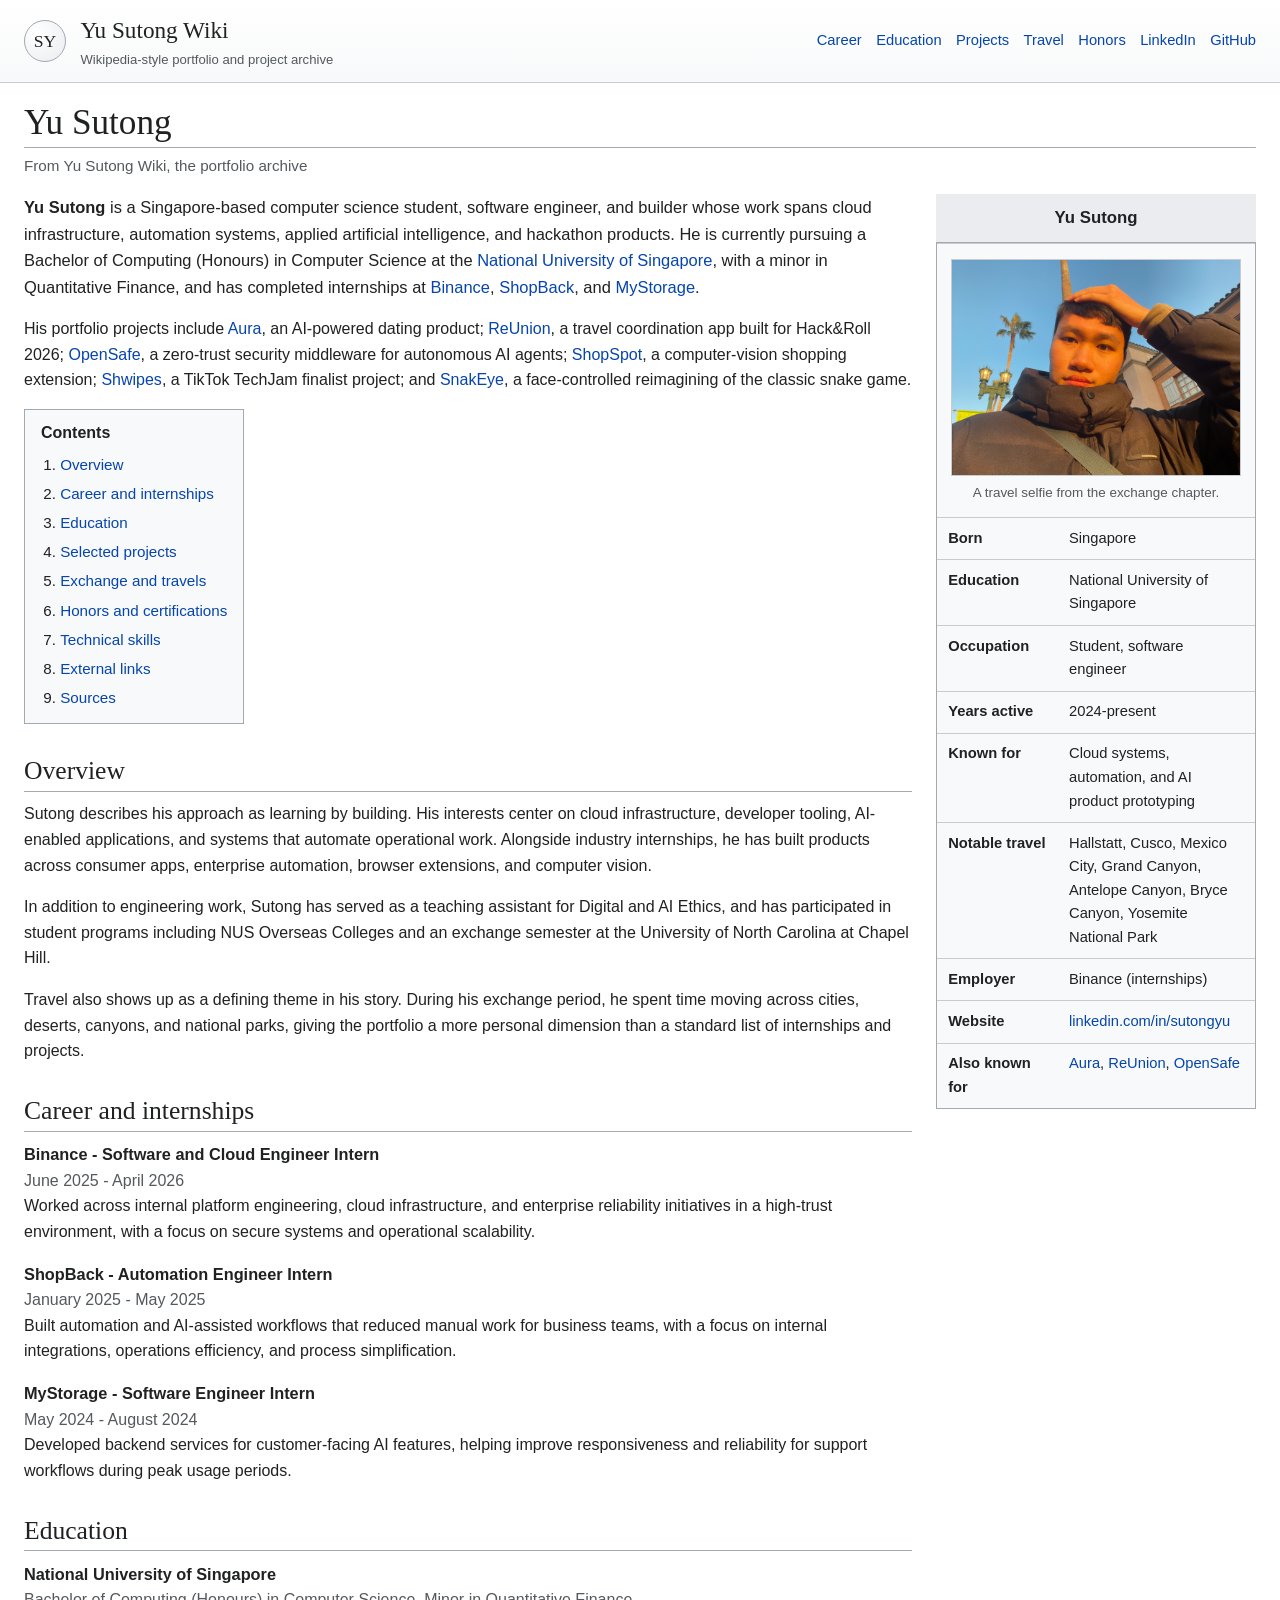
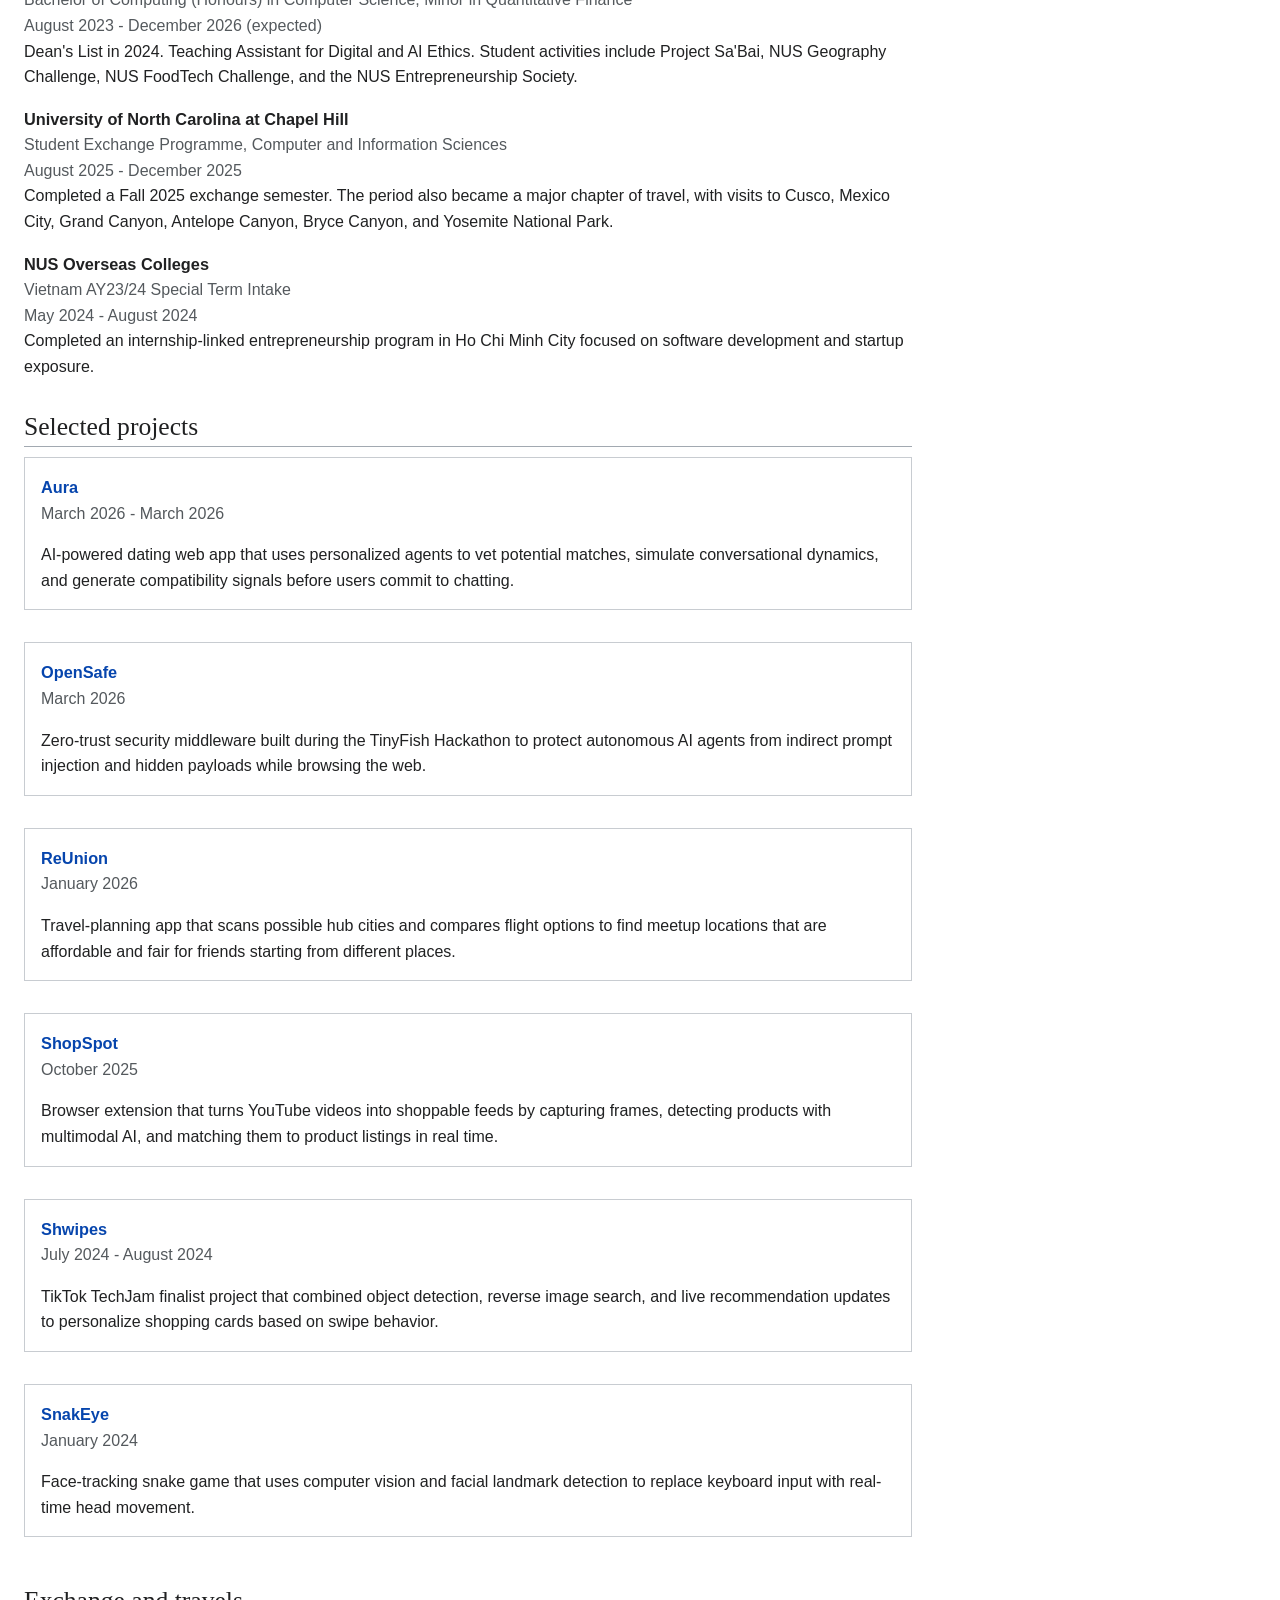
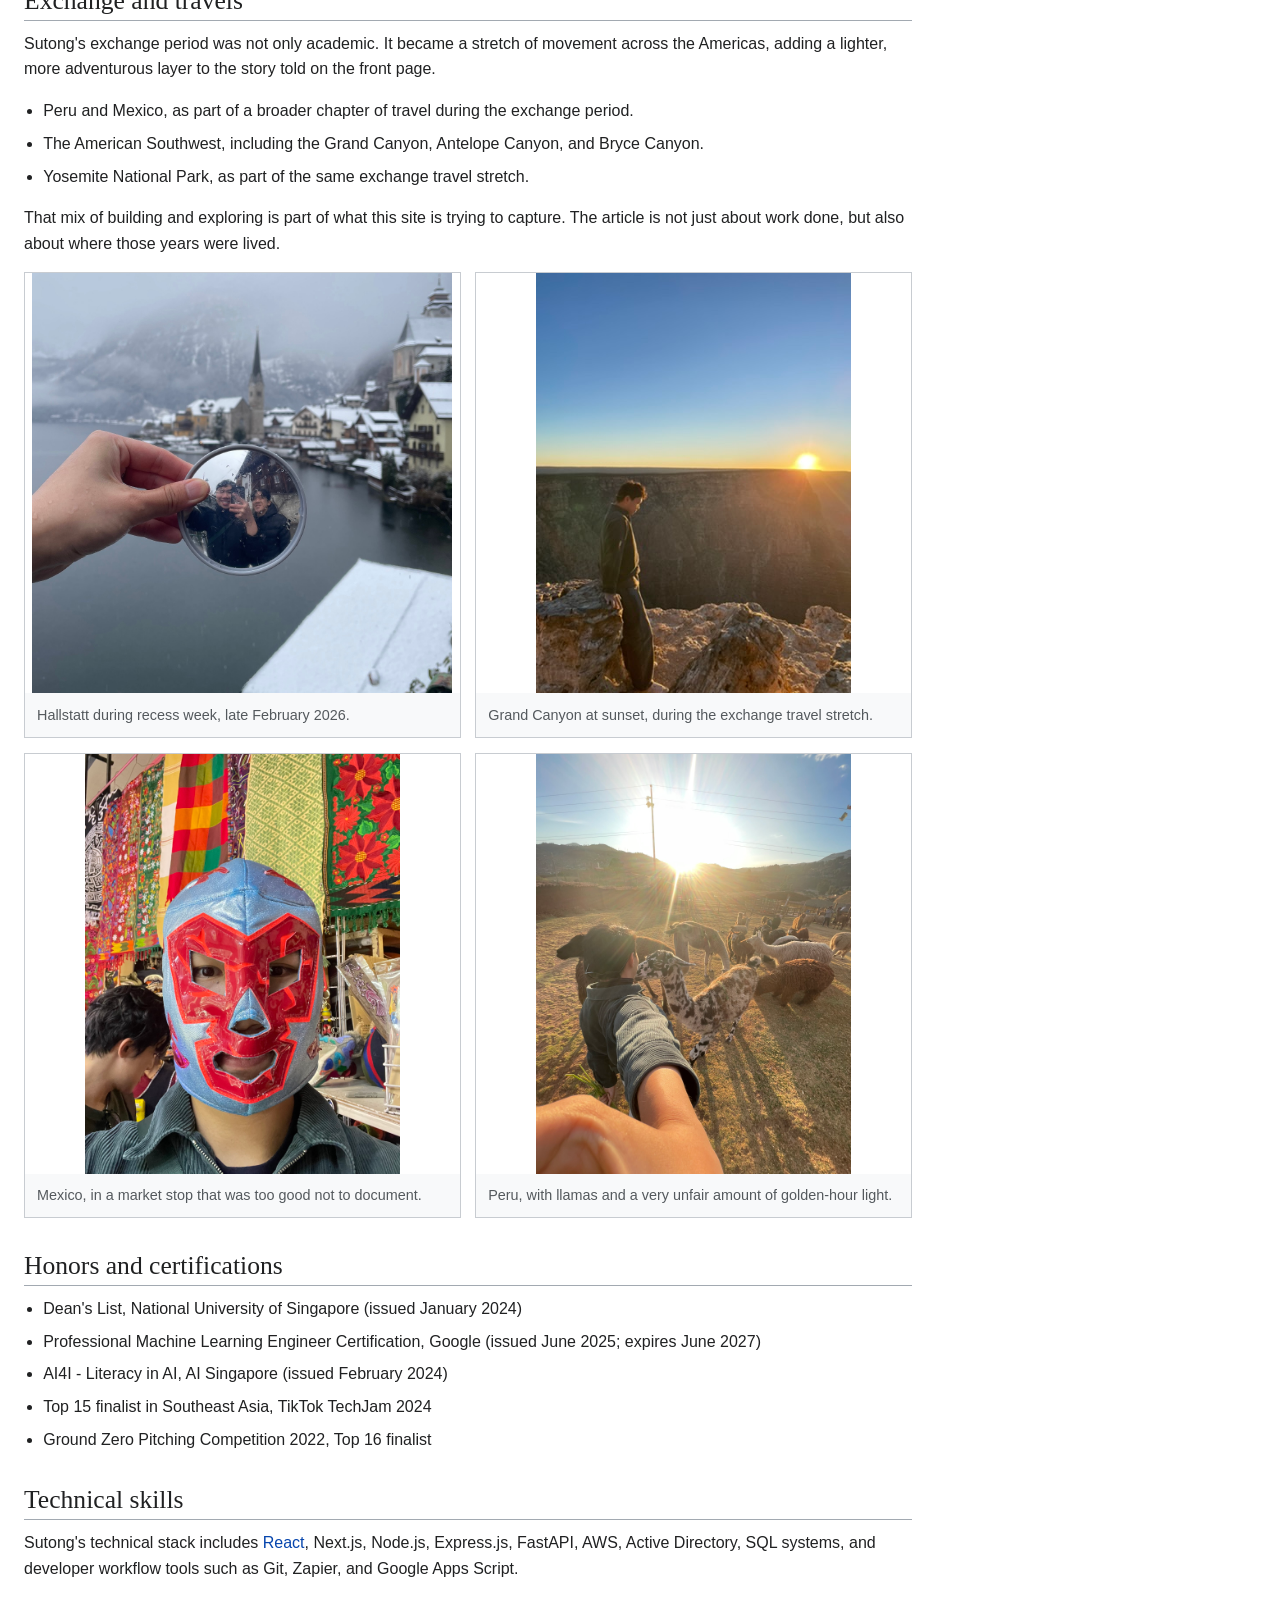
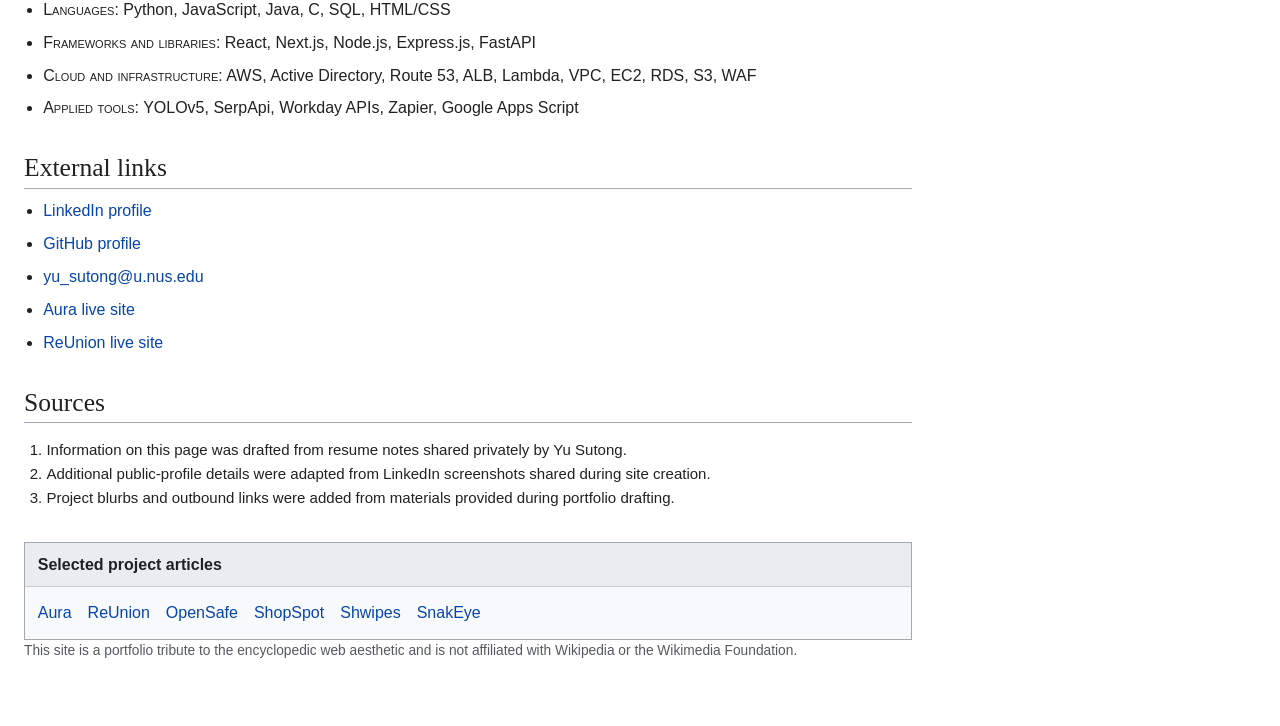
==== commit 77cb0075: "Reorder projects and update Aura dates" ====
--- a/index.html
+++ b/index.html
@@ -163,7 +163,7 @@
             <div class="project-grid">
               <div class="project-card">
                 <strong><a href="./aura.html">Aura</a></strong>
-                <p class="meta">March 2026 - present</p>
+                <p class="meta">March 2026 - March 2026</p>
                 <p>
                   AI-powered dating web app that uses personalized agents to vet
                   potential matches, simulate conversational dynamics, and generate
@@ -171,21 +171,21 @@
                 </p>
               </div>
               <div class="project-card">
+                <strong><a href="./opensafe.html">OpenSafe</a></strong>
+                <p class="meta">March 2026</p>
+                <p>
+                  Zero-trust security middleware built during the TinyFish Hackathon to
+                  protect autonomous AI agents from indirect prompt injection and hidden
+                  payloads while browsing the web.
+                </p>
+              </div>
+              <div class="project-card">
                 <strong><a href="./reunion.html">ReUnion</a></strong>
                 <p class="meta">January 2026</p>
                 <p>
                   Travel-planning app that scans possible hub cities and compares flight
                   options to find meetup locations that are affordable and fair for
                   friends starting from different places.
-                </p>
-              </div>
-              <div class="project-card">
-                <strong><a href="./opensafe.html">OpenSafe</a></strong>
-                <p class="meta">March 2026</p>
-                <p>
-                  Zero-trust security middleware built during the TinyFish Hackathon to
-                  protect autonomous AI agents from indirect prompt injection and hidden
-                  payloads while browsing the web.
                 </p>
               </div>
               <div class="project-card">
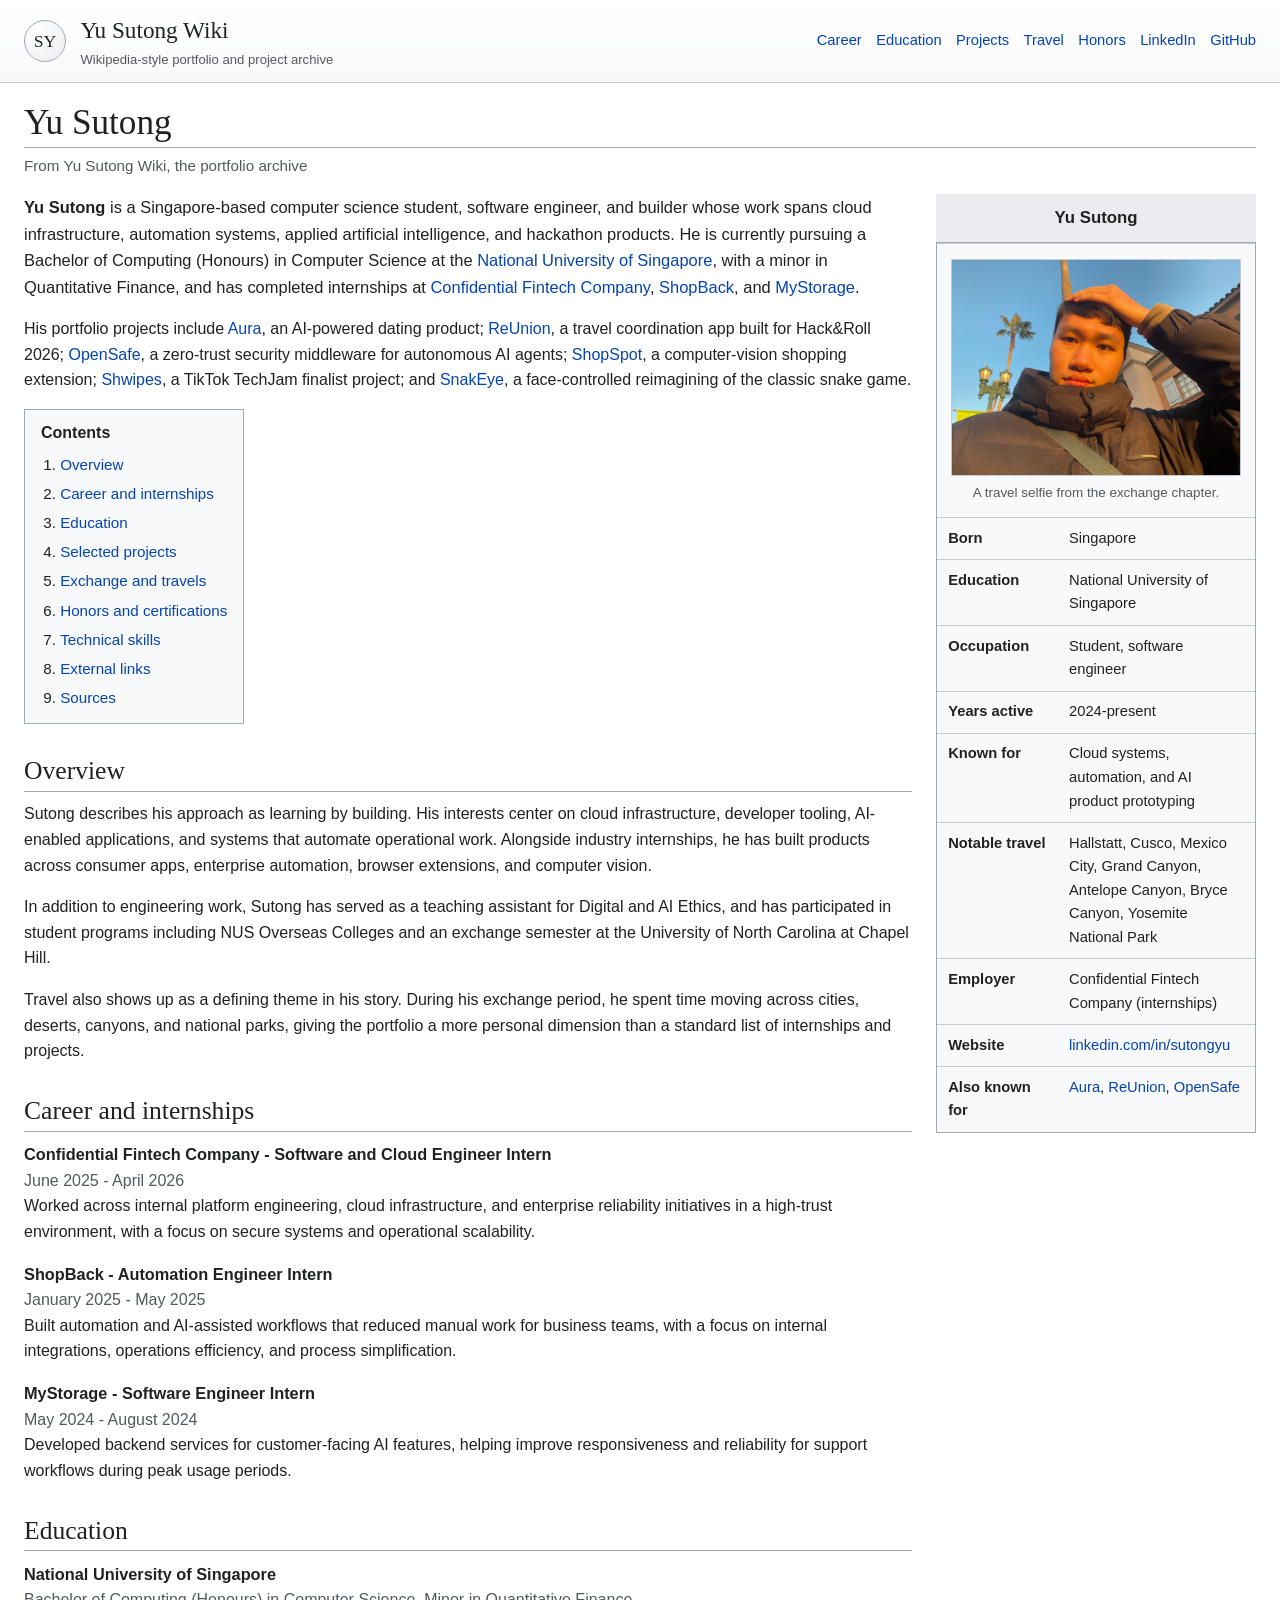
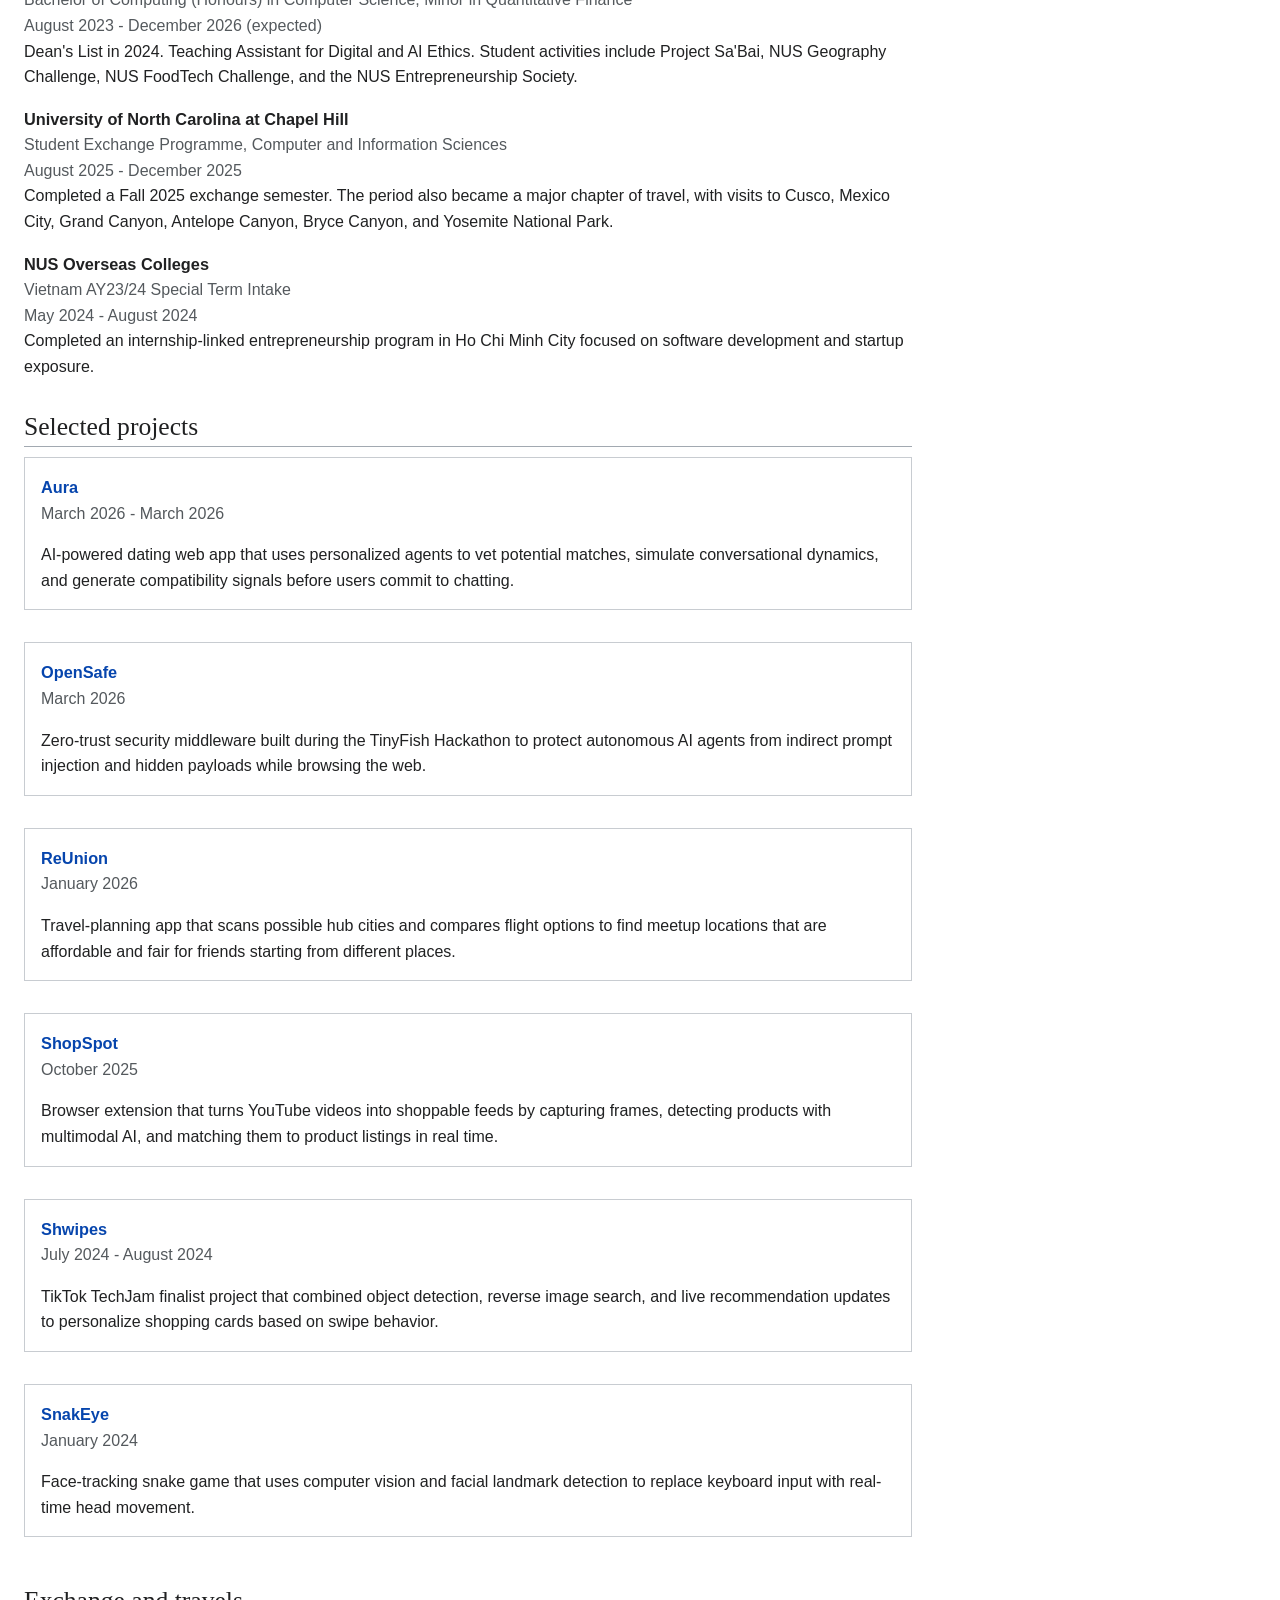
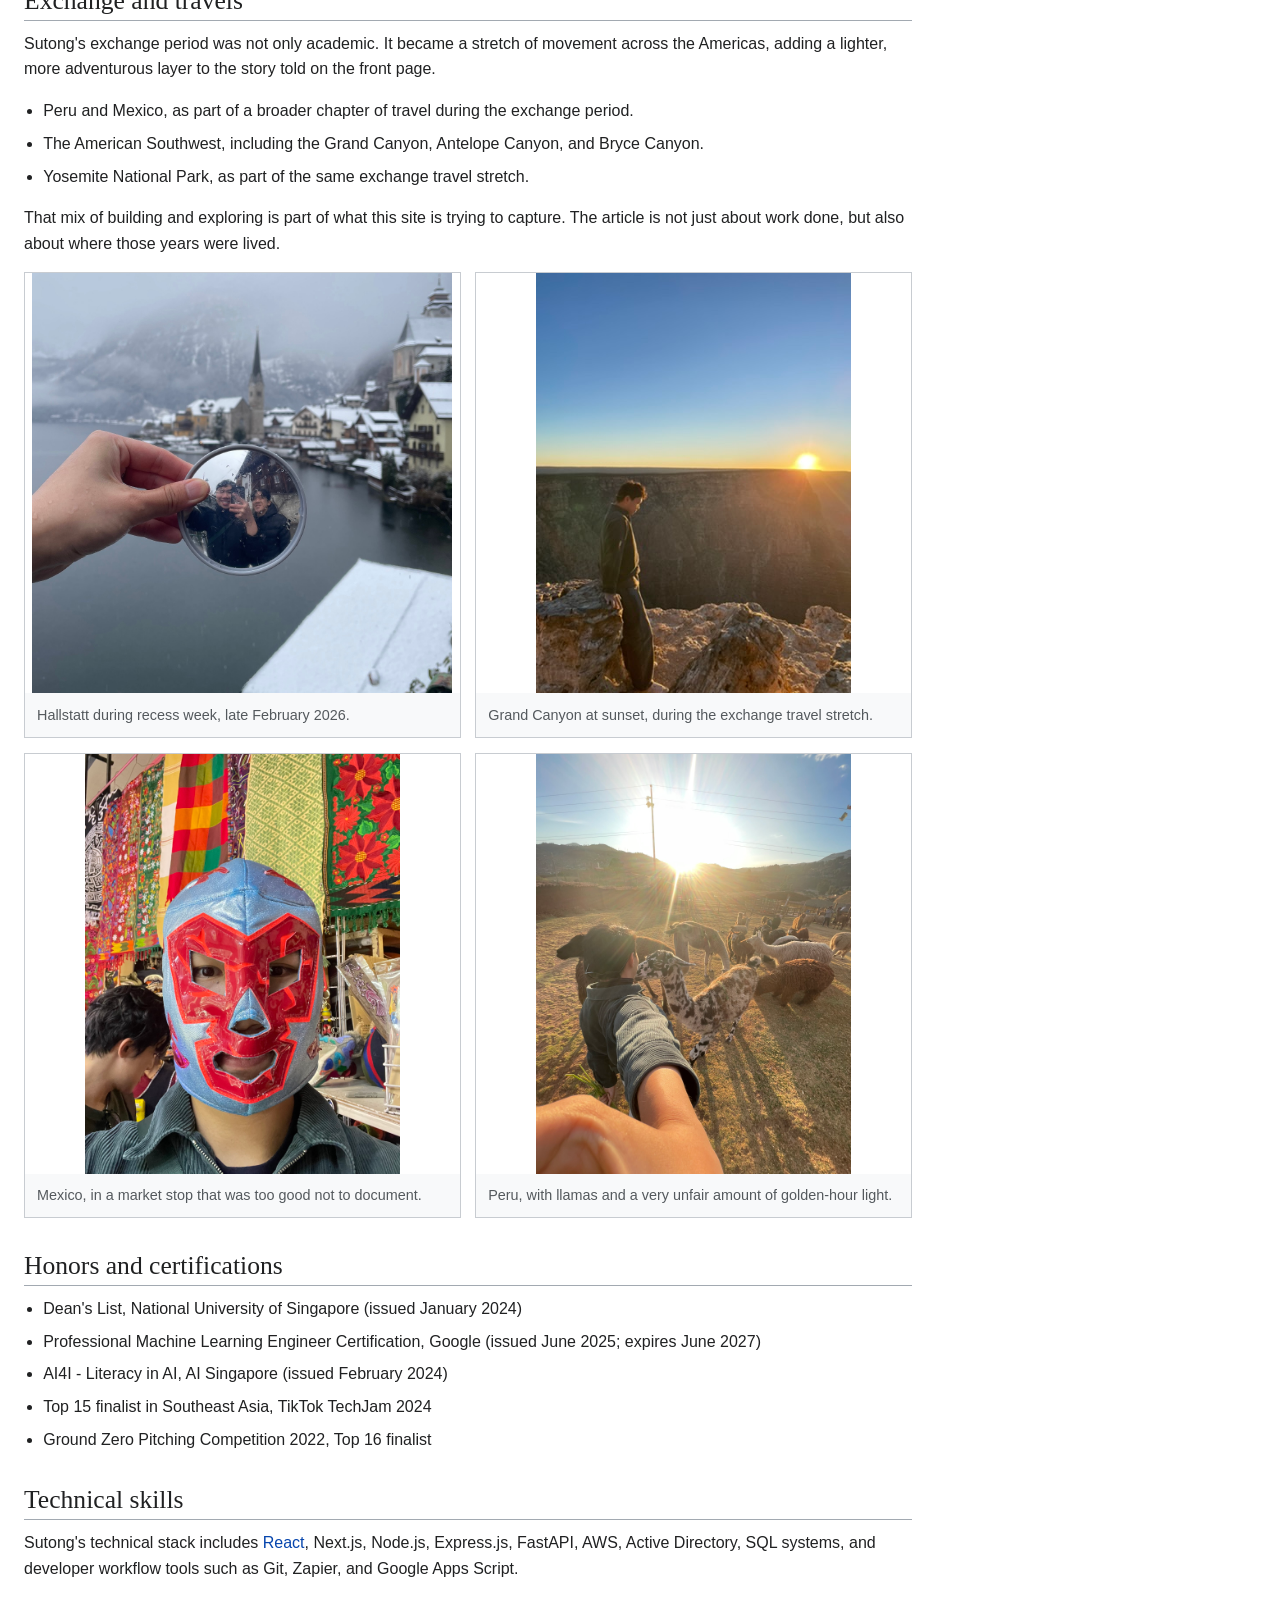
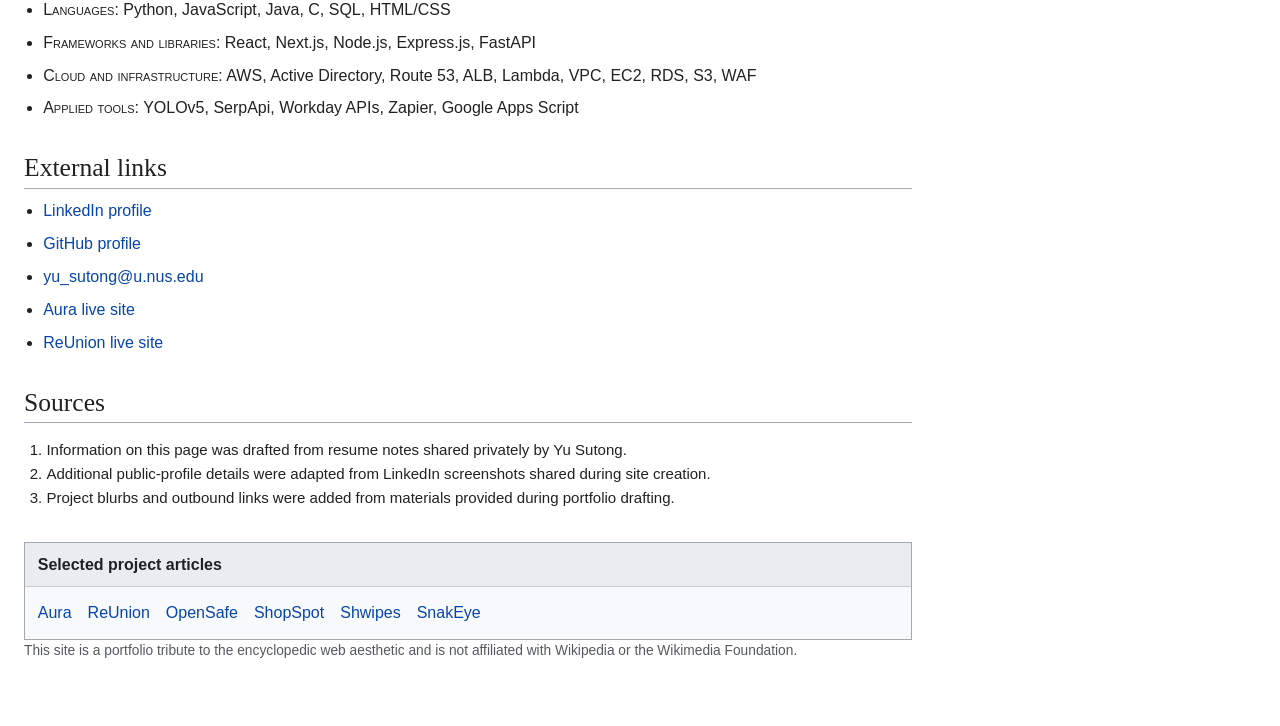
==== commit 0c74ea43: "Anonymize fintech employer" ====
--- a/index.html
+++ b/index.html
@@ -49,7 +49,7 @@
               in Computer Science at the
               <a href="#education">National University of Singapore</a>, with a minor in
               Quantitative Finance, and has completed internships at
-              <a href="#career">Binance</a>, <a href="#career">ShopBack</a>, and
+              <a href="#career">Confidential Fintech Company</a>, <a href="#career">ShopBack</a>, and
               <a href="#career">MyStorage</a>.
             </p>
 
@@ -101,7 +101,7 @@
 
             <h2 id="career">Career and internships</h2>
             <div class="timeline-item">
-              <strong>Binance - Software and Cloud Engineer Intern</strong><br />
+              <strong>Confidential Fintech Company - Software and Cloud Engineer Intern</strong><br />
               <span class="meta">June 2025 - April 2026</span>
               <p>
                 Worked across internal platform engineering, cloud infrastructure, and
@@ -344,7 +344,7 @@
               </tr>
               <tr>
                 <th>Employer</th>
-                <td>Binance (internships)</td>
+                <td>Confidential Fintech Company (internships)</td>
               </tr>
               <tr>
                 <th>Website</th>
